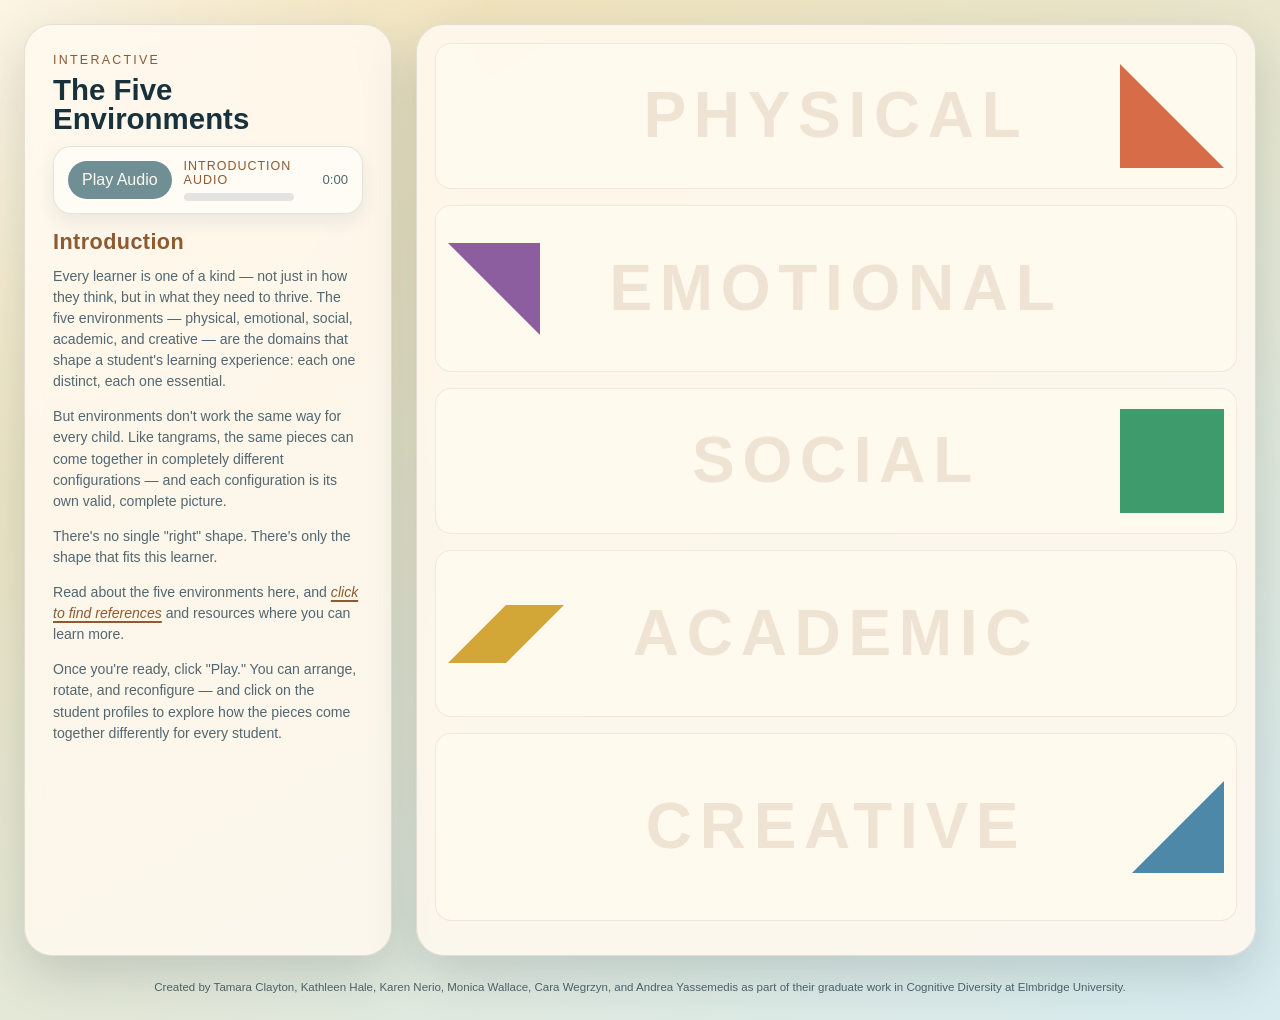
==== index2.html @ 178b4660 "Add post-solve overview link" ====
<!DOCTYPE html>
<html lang="en">
<head>
  <meta charset="UTF-8">
  <meta name="viewport" content="width=device-width, initial-scale=1.0">
  <title>The Five Environments</title>
  <link rel="icon" href="favicon.ico" type="image/x-icon">
  <link rel="stylesheet" href="styles.css">
  <style>
    .index2-page .avatar-chip.is-selected .avatar-portrait {
      border-color: rgba(23, 49, 61, 0.28);
      box-shadow: 0 14px 26px rgba(23, 49, 61, 0.2);
      transform: translateY(-2px);
    }

    .index2-page .avatar-chip.is-selected .avatar-name {
      text-decoration-thickness: 3px;
    }

    .index2-page .avatar-chip {
      cursor: pointer;
    }

    .index2-page .avatar-chip .avatar-portrait,
    .index2-page .avatar-chip .avatar-name {
      pointer-events: none;
    }

    .index2-page .intro-chip {
      width: 86px;
      text-align: center;
      cursor: pointer;
    }

    .index2-page .intro-chip .intro-chip-icon,
    .index2-page .intro-chip .intro-chip-link {
      pointer-events: none;
    }

    .index2-page .intro-chip-icon {
      display: block;
      width: 80px;
      height: 80px;
      margin: 0 auto 8px;
      object-fit: cover;
      object-position: center;
      border-radius: 50%;
      border: 2px solid rgba(23, 49, 61, 0.14);
      box-shadow: 0 10px 18px rgba(23, 49, 61, 0.14);
      box-sizing: border-box;
    }

    .index2-page .intro-chip-link {
      margin: 2px auto 0;
      color: #8d5a31;
      font: inherit;
      font-size: 0.72rem;
      line-height: 1.2;
      max-width: 72px;
      text-decoration: underline;
      text-decoration-thickness: 2px;
      text-underline-offset: 3px;
    }

    .index2-page .board {
      isolation: isolate;
      width: min(100%, 896px);
      min-height: 784px;
      aspect-ratio: 16 / 14;
      margin-left: auto;
      margin-right: auto;
    }

    .index2-page .how-to-bubble {
      max-width: 360px;
      padding: 14px 16px 12px;
    }

    .index2-page .tips-list {
      margin-top: 6px;
      padding-left: 18px;
      font-size: 0.76rem;
      line-height: 1.35;
    }

    .index2-target-layer {
      position: absolute;
      inset: 0;
      z-index: 1;
      pointer-events: none;
    }

    .index2-target-image {
      position: absolute;
      opacity: 0.24;
      object-fit: contain;
      filter: saturate(0.82) brightness(0.94);
      transition: opacity 160ms ease;
      user-select: none;
      -webkit-user-drag: none;
    }

    .index2-page .piece {
      z-index: 3;
    }

    .index2-page .piece-overlay {
      left: 50%;
      top: 50%;
    }

    .index2-page .modal {
      z-index: 120;
    }

    .index2-page .modal.index2-ideas-open {
      background: transparent;
    }

    .index2-page .info-modal-card.is-ideas-modal {
      position: absolute;
      left: 50%;
      top: 50%;
      transform: translate(-50%, -50%);
      width: min(760px, 100%);
      max-height: min(82vh, 900px);
      overflow: auto;
      padding-right: 28px;
      background: rgba(255, 249, 238, 0.62);
      backdrop-filter: blur(5px);
      box-shadow: 0 24px 60px rgba(23, 49, 61, 0.12);
      cursor: grab;
      touch-action: none;
    }

    .index2-page .info-modal-card.is-ideas-modal.dragging {
      cursor: grabbing;
    }

    .index2-page .info-modal-card.is-ideas-modal .modal-close {
      position: sticky;
      top: 10px;
      right: 12px;
      left: auto;
      float: right;
      z-index: 3;
      margin: -6px -4px 8px 12px;
      background: rgba(255, 249, 238, 0.82);
      border-radius: 999px;
      backdrop-filter: blur(4px);
    }

    .index2-page .info-modal-card.is-ideas-modal #modal-body {
      font-size: 0.94rem;
      line-height: 1.65;
    }

    .index2-page .ideas-env-physical {
      color: #d76c49;
    }

    .index2-page .ideas-env-emotional {
      color: #8c5e9f;
    }

    .index2-page .ideas-env-social {
      color: #3e9b6b;
    }

    .index2-page .ideas-env-academic {
      color: #d2a637;
    }

    .index2-page .ideas-env-creative {
      color: #4d88a8;
    }

    .index2-page .board.is-solved .index2-target-image {
      opacity: 0.42;
    }

    .index2-page .board.showing-solution .index2-target-image {
      opacity: 1;
      filter: none;
      cursor: pointer;
    }

    .index2-page .board.showing-solution .index2-target-layer {
      pointer-events: auto;
      cursor: pointer;
    }

    .index2-page .board.showing-solution .piece {
      opacity: 0;
      pointer-events: none;
    }

    .index2-page .solve-label-layer {
      position: absolute;
      inset: 0;
      pointer-events: none;
      z-index: 31;
    }

    .index2-page .solve-label {
      position: absolute;
      transform: translate(-50%, -50%);
      max-width: 118px;
      text-align: center;
      font-weight: 700;
      font-size: 1.15rem;
      line-height: 1.15;
      color: #fdfaf2;
      -webkit-text-stroke: 1px var(--muted);
      text-shadow:
        -1px 0 var(--muted),
        0 1px var(--muted),
        1px 0 var(--muted),
        0 -1px var(--muted),
        0 2px 6px rgba(0, 0, 0, 0.18);
      cursor: default;
    }

    .index2-page .tips-list li + li {
      margin-top: 4px;
    }

    .index2-page .sidebar-subheading {
      margin: 14px 0 12px;
      font-size: 1.35rem;
      line-height: 1.1;
      letter-spacing: 0.02em;
      color: #8d5a31;
    }

    .index2-page #sidebar-copy p {
      margin: 0 0 14px;
    }

    .index2-page #sidebar-copy p:last-child {
      margin-bottom: 0;
    }

    .index2-page .avatar-strip {
      gap: 14px;
    }

    .index2-page .avatar-chip {
      width: 86px;
    }

    .index2-page .avatar-chip .avatar-portrait {
      width: 78px;
      height: 78px;
      margin-bottom: 8px;
    }

    .index2-page .avatar-chip .avatar-name {
      font-size: 0.72rem;
      line-height: 1.2;
    }

    .index2-page .board-actions {
      gap: 8px;
    }

    .index2-page .board-actions button {
      padding: 10px 14px;
      font-size: 0.84rem;
    }

    .index2-page .read-view {
      display: flex;
      flex-direction: column;
      min-height: 100%;
    }

    .index2-page .read-detail-list {
      list-style: none;
      margin: 0;
      padding: 0;
    }

    .index2-page .read-detail-list li {
      position: relative;
      margin-bottom: 16px;
      padding: 14px 16px;
      padding-left: 18px;
      border-radius: 16px;
      border: 1px solid rgba(23, 49, 61, 0.08);
      background: rgba(255, 249, 238, 0.9);
      overflow: hidden;
      cursor: pointer;
      transition: transform 140ms ease, box-shadow 140ms ease, filter 140ms ease;
    }

    .index2-page .read-env-watermark {
      position: absolute;
      inset: 50% 0 auto 0;
      transform: translateY(-50%);
      z-index: 1;
      color: rgba(141, 90, 49, 0.14);
      font-size: clamp(2.1rem, 5.5vw, 4rem);
      font-weight: 700;
      letter-spacing: 0.12em;
      line-height: 0.9;
      text-transform: uppercase;
      white-space: nowrap;
      text-align: center;
      pointer-events: none;
      transition: opacity 140ms ease;
    }

    .index2-page .read-detail-list li.is-revealed .read-env-watermark {
      opacity: 0;
    }

    .index2-page .read-detail-list li:hover {
      transform: translateY(-3px);
      box-shadow: 0 10px 22px rgba(23, 49, 61, 0.12), inset 0 0 0 999px rgba(255, 255, 255, 0.08);
      filter: saturate(1.14);
    }

    .index2-page .read-env-toggle {
      position: absolute;
      top: 50%;
      border: 0;
      padding: 0;
      background: transparent;
      color: inherit;
      font: inherit;
      cursor: pointer;
      text-align: left;
      z-index: 2;
      transform: translateY(-50%);
    }

    .index2-page .read-env-toggle-right {
      width: 122px;
      right: 12px;
    }

    .index2-page .read-env-toggle-left {
      width: 122px;
      left: 12px;
    }

    .index2-page .read-env-copy {
      position: relative;
      z-index: 2;
      margin: 12px 0 0;
      font-size: 0.88rem;
      line-height: 1.5;
      color: var(--muted);
    }

    .index2-page .read-env-art {
      display: block;
      width: 104px;
      height: 104px;
      transition: transform 140ms ease, opacity 140ms ease;
    }

    .index2-page .read-env-art polygon {
      fill: currentColor;
    }

    .index2-page .read-env-piece-label {
      position: absolute;
      left: 50%;
      top: 50%;
      transform: translate(-50%, -50%);
      width: min(82px, 72%);
      color: #fdfaf2;
      font-size: 1.15rem;
      font-weight: 700;
      line-height: 1.15;
      text-align: center;
      -webkit-text-stroke: 1px var(--muted);
      text-shadow:
        -1px 0 var(--muted),
        0 1px var(--muted),
        1px 0 var(--muted),
        0 -1px var(--muted),
        0 2px 6px rgba(0, 0, 0, 0.18);
      opacity: 0;
      transition: opacity 140ms ease;
      pointer-events: none;
    }

    .index2-page .read-env-art-right {
      margin-left: auto;
    }

    .index2-page .read-env-art-left {
      margin-right: auto;
    }

    .index2-page #read-env-physical .read-env-copy,
    .index2-page #read-env-social .read-env-copy,
    .index2-page #read-env-creative .read-env-copy {
      max-width: calc(100% - 136px);
    }

    .index2-page #read-env-emotional .read-env-copy,
    .index2-page #read-env-academic .read-env-copy {
      margin-left: 136px;
    }

    .index2-page #read-env-emotional .read-env-art {
      width: 92px;
      height: 92px;
      transform: scale(-1, -1);
    }

    .index2-page #read-env-academic .read-env-piece-label {
      width: min(94px, 80%);
    }

    .index2-page #read-env-creative .read-env-art {
      width: 92px;
      height: 92px;
      right: 8px;
      transform: scaleX(-1);
    }

    .index2-page .read-env-toggle:focus-visible {
      outline: none;
    }

    .index2-page .read-env-toggle.is-revealed .read-env-piece-label {
      opacity: 1;
    }

    .index2-page #read-env-physical.is-revealed {
      background: rgba(215, 108, 73, 0.12);
    }

    .index2-page #read-env-emotional.is-revealed {
      background: rgba(140, 94, 159, 0.12);
    }

    .index2-page #read-env-social.is-revealed {
      background: rgba(62, 155, 107, 0.12);
    }

    .index2-page #read-env-academic.is-revealed {
      background: rgba(210, 166, 55, 0.12);
    }

    .index2-page #read-env-creative.is-revealed {
      background: rgba(77, 136, 168, 0.12);
    }

    .index2-page .play-now-wrap {
      margin-top: auto;
      padding-top: 8px;
      display: flex;
      justify-content: center;
    }

    .index2-page .play-now-button {
      min-width: 160px;
      background: #8c5e9f;
    }

    .index2-page .post-solve-chart-link {
      margin: 4px auto 14px;
      text-align: center;
      font-size: 0.88rem;
      line-height: 1.45;
      color: var(--muted);
    }

    .index2-page .post-solve-chart-link a {
      color: #8d5a31;
      text-decoration-thickness: 2px;
      text-underline-offset: 3px;
    }
  </style>
</head>
<body class="index2-page">
  <main class="app-shell">
    <section class="intro-panel">
      <p class="eyebrow">Interactive</p>
      <h1 id="page-title">The Five Environments</h1>
      <div class="intro-audio-player">
        <button id="intro-audio-toggle" class="intro-audio-toggle" type="button" aria-label="Play introduction audio">Play Audio</button>
        <div class="intro-audio-meta">
          <div class="intro-audio-track">Introduction Audio</div>
          <div class="intro-audio-progress">
            <div id="intro-audio-progress-fill" class="intro-audio-progress-fill"></div>
          </div>
        </div>
        <div id="intro-audio-time" class="intro-audio-time">0:00</div>
        <audio id="intro-audio" preload="metadata" src="intro-and-environments.mp3"></audio>
      </div>
      <div id="katie-audio-player" class="intro-audio-player hidden">
        <button id="katie-audio-toggle" class="intro-audio-toggle" type="button" aria-label="Play Katie profile audio">Play Audio</button>
        <div class="intro-audio-meta">
          <div class="intro-audio-track">Katie Audio</div>
          <div class="intro-audio-progress">
            <div id="katie-audio-progress-fill" class="intro-audio-progress-fill"></div>
          </div>
        </div>
        <div id="katie-audio-time" class="intro-audio-time">0:00</div>
        <audio id="katie-audio" preload="metadata" src="katie-profile.mp3"></audio>
      </div>
      <div id="james-audio-player" class="intro-audio-player hidden">
        <button id="james-audio-toggle" class="intro-audio-toggle" type="button" aria-label="Play James profile audio">Play Audio</button>
        <div class="intro-audio-meta">
          <div class="intro-audio-track">James Audio</div>
          <div class="intro-audio-progress">
            <div id="james-audio-progress-fill" class="intro-audio-progress-fill"></div>
          </div>
        </div>
        <div id="james-audio-time" class="intro-audio-time">0:00</div>
        <audio id="james-audio" preload="metadata" src="james-profile.mp3"></audio>
      </div>
      <div id="alex-audio-player" class="intro-audio-player hidden">
        <button id="alex-audio-toggle" class="intro-audio-toggle" type="button" aria-label="Play Alex profile audio">Play Audio</button>
        <div class="intro-audio-meta">
          <div class="intro-audio-track">Alex Audio</div>
          <div class="intro-audio-progress">
            <div id="alex-audio-progress-fill" class="intro-audio-progress-fill"></div>
          </div>
        </div>
        <div id="alex-audio-time" class="intro-audio-time">0:00</div>
        <audio id="alex-audio" preload="metadata" src="alex-profile.mp3"></audio>
      </div>
      <div id="olivia-audio-player" class="intro-audio-player hidden">
        <button id="olivia-audio-toggle" class="intro-audio-toggle" type="button" aria-label="Play Olivia profile audio">Play Audio</button>
        <div class="intro-audio-meta">
          <div class="intro-audio-track">Olivia Audio</div>
          <div class="intro-audio-progress">
            <div id="olivia-audio-progress-fill" class="intro-audio-progress-fill"></div>
          </div>
        </div>
        <div id="olivia-audio-time" class="intro-audio-time">0:00</div>
        <audio id="olivia-audio" preload="metadata" src="olivia-profile.mp3"></audio>
      </div>
      <h2 id="sidebar-subheading" class="sidebar-subheading">Introduction</h2>
      <div id="sidebar-copy" class="intro-copy">
        <p>
          Every learner is one of a kind &mdash; not just in how they think, but in what they need to thrive. The five environments &mdash; physical, emotional, social, academic, and creative &mdash; are the domains that shape a student's learning experience: each one distinct, each one essential.
        </p>
        <p>
          But environments don't work the same way for every child. Like tangrams, the same pieces can come together in completely different configurations &mdash; and each configuration is its own valid, complete picture.
        </p>
        <p>
          There's no single "right" shape. There's only the shape that fits this learner.
        </p>
        <p>
          Read about the five environments here, and <a id="intro-references-link" class="intro-link" href="details/references.html" target="_blank" rel="noreferrer noopener">click to find references</a> and resources where you can learn more.
        </p>
        <p>
          Once you're ready, click "Play." You can arrange, rotate, and reconfigure &mdash; and click on the student profiles to explore how the pieces come together differently for every student.
        </p>
      </div>
      <div id="intro-sidebar-links"></div>
    </section>

    <section class="game-panel">
      <div id="read-view" class="read-view">
        <ul class="read-detail-list">
          <li id="read-env-physical">
            <span class="read-env-watermark">Physical</span>
            <button class="read-env-toggle read-env-toggle-right" type="button" data-read-env="physical" aria-expanded="false">
              <svg class="read-env-art read-env-art-right" viewBox="0 0 210 210" aria-hidden="true" style="color:#d76c49;">
                <polygon points="0,210 0,0 210,210"></polygon>
              </svg>
              <span class="read-env-piece-label">Physical</span>
            </button>
            <p class="read-env-copy hidden"><strong>Physical</strong> &mdash; The physical environment is not just about comfort &mdash; it determines whether a student is spending energy regulating discomfort and stress, or is available to learn and grow. For twice-exceptional learners especially, the space should reduce sensory overload and distraction while still allowing for movement, flexibility, and access to materials that support exploration (Bridges 2e Center, 2019; Drexel University School of Education, n.d.; Willis, 2007; Horvath, 2021).</p>
          </li>
          <li id="read-env-emotional">
            <span class="read-env-watermark">Emotional</span>
            <button class="read-env-toggle read-env-toggle-left" type="button" data-read-env="emotional" aria-expanded="false">
              <svg class="read-env-art read-env-art-left" viewBox="0 0 148.5 148.5" aria-hidden="true" style="color:#8c5e9f;">
                <polygon points="0,148.5 0,0 148.5,148.5"></polygon>
              </svg>
              <span class="read-env-piece-label">Emotional</span>
            </button>
            <p class="read-env-copy hidden"><strong>Emotional</strong> &mdash; Belonging and acceptance are not peripheral to learning &mdash; they are central to it. When emotional needs go unmet, students shift toward avoidance or seeking validation rather than engaging in growth. Stress, anxiety, and fear of embarrassment interfere directly with cognition, attention, and memory, while low-stakes, supportive environments do the opposite. Students need a place where risk-taking is welcomed, not penalized (Willis, 2007; Amabile, 1998; Drexel University School of Education, n.d.; Bridges 2e Center, 2019; Anchor, 2011).</p>
          </li>
          <li id="read-env-social">
            <span class="read-env-watermark">Social</span>
            <button class="read-env-toggle read-env-toggle-right" type="button" data-read-env="social" aria-expanded="false">
              <svg class="read-env-art read-env-art-right" viewBox="0 0 105 105" aria-hidden="true" style="color:#3e9b6b;">
                <polygon points="0,0 105,0 105,105 0,105"></polygon>
              </svg>
              <span class="read-env-piece-label">Social</span>
            </button>
            <p class="read-env-copy hidden"><strong>Social</strong> &mdash; Belonging affects not only how students feel, but whether they invest effort and grow toward self-actualization. The social environment should support relationship-building, reduce isolation, and make neurodiversity an asset rather than a liability &mdash; through collaborative structures, interest-based groupings, and awareness of the impact of asynchronous development (Bridges 2e Center, 2019; Drexel University School of Education, n.d.; Amabile, 1998; Nesterak, 2020).</p>
          </li>
          <li id="read-env-academic">
            <span class="read-env-watermark">Academic</span>
            <button class="read-env-toggle read-env-toggle-left" type="button" data-read-env="academic" aria-expanded="false">
              <svg class="read-env-art read-env-art-left" viewBox="0 0 210 105" aria-hidden="true" style="color:#d2a637; width:116px; height:116px;">
                <polygon points="0,105 105,0 210,0 105,105"></polygon>
              </svg>
              <span class="read-env-piece-label">Academic</span>
            </button>
            <p class="read-env-copy hidden"><strong>Academic</strong> &mdash; The intellectual environment determines whether learners encounter meaningful challenge and experience themselves as capable. Students learn best when instruction is relevant, curiosity-driven, and able to get through emotional and attentional filters &mdash; supported through open-ended assignments, alternatives to rote memorization, dual differentiation, and opportunities to solve problems in more than one way (Willis, 2007; Bridges 2e Center, 2019; Drexel University School of Education, n.d.; Horvath, 2021).</p>
          </li>
          <li id="read-env-creative">
            <span class="read-env-watermark">Creative</span>
            <button class="read-env-toggle read-env-toggle-right" type="button" data-read-env="creative" aria-expanded="false">
              <svg class="read-env-art read-env-art-right" viewBox="0 0 210 210" aria-hidden="true" style="color:#4d88a8;">
                <polygon points="0,210 0,0 210,210"></polygon>
              </svg>
              <span class="read-env-piece-label">Creative</span>
            </button>
            <p class="read-env-copy hidden"><strong>Creative</strong> &mdash; Expressing learning &mdash; not just acquiring knowledge &mdash; is necessary for growth. The creative environment should not be ornamental; it must make genuine room for unusual strengths, deep interests, original methods, and multiple forms of expression. This means focusing on process over product, protecting space for awe and exploration, and resisting the conditions known to suppress creativity: controlling structures, overly critical evaluation, and pressure toward a single right answer (Amabile, 1998; Robinson, 2006; Bridges 2e Center, 2019; Drexel University School of Education, n.d.; Willis, 2007).</p>
          </li>
        </ul>
        <div id="play-now-wrap" class="play-now-wrap hidden">
          <button id="play-now-button" class="solve-button play-now-button" type="button">Play Now</button>
        </div>
      </div>

      <div id="play-view" class="hidden">
        <div class="board-header">
          <div id="avatar-strip" class="avatar-strip" aria-label="Select a student target"></div>
          <div class="how-to-bubble">
            <p class="how-to-kicker">HOW TO "PLAY"</p>
            <ul class="tips-list">
              <li>Select a student to read about their learning profile.</li>
              <li>Drag each shape into place over the tangram silhouette.</li>
              <li>Click and drag the button to rotate or click to flip.</li>
            </ul>
          </div>
          <div class="board-actions">
            <button id="reset-button" class="reset-button" type="button">Reset</button>
            <button id="intro-learn-more-button" class="learn-more-button" type="button" aria-pressed="false">Hint</button>
            <button id="solve-button" class="solve-button" type="button">Solve</button>
          </div>
        </div>
        <p id="post-solve-chart-link" class="post-solve-chart-link hidden">
          <a href="details/overview.html" target="_blank" rel="noreferrer noopener">Click here for a chart summarizing these ideas about how the 5 environments can work to help each of these students thrive.</a>
        </p>

      <div id="board" class="board" aria-label="Tangram coverage board">
          <div class="board-grid" aria-hidden="true"></div>
          <div id="target-layer" class="index2-target-layer" aria-hidden="true">
            <img id="target-image" class="index2-target-image hidden" alt="">
          </div>
          <div id="solve-overlay" class="solve-overlay hidden" aria-hidden="true">
            <img id="solve-overlay-image" class="solve-overlay-image" src="cat-solve.png" alt="Solved tangram pattern">
            <canvas id="solve-overlay-canvas" class="solve-overlay-image hidden" aria-hidden="true"></canvas>
            <div id="solve-label-layer" class="solve-label-layer" aria-hidden="true"></div>
          </div>
        </div>
      </div>
    </section>
  </main>

  <footer class="main-credits">
    <p>Created by Tamara Clayton, Kathleen Hale, Karen Nerio, Monica Wallace, Cara Wegrzyn, and Andrea Yassemedis as part of their graduate work in Cognitive Diversity at Elmbridge University.</p>
  </footer>

  <div id="info-modal" class="modal hidden" role="dialog" aria-modal="true" aria-labelledby="modal-title">
    <div class="modal-card info-modal-card table-modal-card">
      <div id="modal-art" class="modal-art table-modal-art" aria-hidden="true"></div>
      <button id="close-modal" class="modal-close table-modal-close" type="button" aria-label="Close information pop-up">×</button>
      <h2 id="modal-title" class="table-modal-title"></h2>
      <p id="modal-body" class="table-modal-body"></p>
      <p id="modal-link-copy" class="modal-link-copy">Click here to <a id="modal-link" class="modal-link" href="#" target="_blank" rel="noreferrer noopener">read more</a> about how the five environments help students learn.</p>
      <p id="modal-continue-copy" class="modal-link-copy hidden"><a id="modal-continue-link" class="modal-link" href="#">Keep going!</a></p>
    </div>
  </div>

  <template id="piece-template">
    <article class="piece" tabindex="0">
      <div class="piece-visual">
        <svg class="piece-svg" aria-hidden="true" focusable="false">
          <polygon class="piece-polygon"></polygon>
        </svg>
        <div class="piece-overlay">
          <div class="piece-label"></div>
          <div class="piece-controls">
            <button class="rotate-handle" type="button" aria-label="Rotate shape"></button>
            <button class="flip-handle" type="button" aria-label="Flip shape">&#8596;</button>
          </div>
        </div>
      </div>
    </article>
  </template>

  <audio id="move-start-sound" preload="auto" src="block-up.mp3"></audio>
  <audio id="move-end-sound" preload="auto" src="block-down.mp3"></audio>
  <audio id="reset-sound" preload="auto" src="block-reset.mp3"></audio>
  <audio id="solve-sound" preload="auto" src="block-solve.mp3"></audio>
  <audio id="click-sound" preload="auto" src="click.mp3"></audio>

  <script>
    const GRID_SIZE = 56;
    const BOARD_COLUMNS = 16;
    const BOARD_ROWS = 14;
    const DEFAULT_LARGE_TRIANGLE_HYPOTENUSE_GRID_UNITS = 4 * Math.SQRT2;
    const SMALL_TRIANGLE_LEG = 105;
    const LARGE_TRIANGLE_LEG = SMALL_TRIANGLE_LEG * 2;
    const MEDIUM_TRIANGLE_LEG = Math.sqrt(2) * SMALL_TRIANGLE_LEG;

    const students = [
      {
        id: "katie",
        name: "Katie",
        imageSrc: "katie.png",
        colors: ["#98bdd2", "#4d88a8"],
        solidSrc: "cat-solid.png",
        targetBox: {
          width: 9.6 * GRID_SIZE,
          height: 10.75 * GRID_SIZE
        },
        sidebarHtml: `Katie can tell you which U.S. presidents owned horses, identify a New Yorker cartoon's artist by linework alone, and rank My Little Ponies by narrative arc.<br><br>
          But she is not a quirky kid with random facts &mdash; she is a scholar with a portfolio of deep, self-directed expertise that most adults couldn't match in any of those domains. She thinks in systems, notices patterns others miss, and brings a level of conceptual precision to her ideas that is genuinely rare.<br><br>
          She is also a kid who has been burned. Past social experiences have taught her that being herself &mdash; enthusiastic, intense, a little encyclopedic &mdash; can make her a target. So she watches before she speaks. She edits herself. She may seem disengaged when she is actually composing a fully-formed thesis in her head, waiting to see if it's safe to say it out loud. Perfectionism isn't vanity for Katie; it's armor.<br><br>
          The goal isn't to fix Katie's social caution or sand down her intensity. It's to build an environment where she doesn't have to choose between being safe and being herself!<br><br>
          <strong>IDEAS FOR HER:</strong><br><br>
          <strong>Physical:</strong> Give her a consistent, low-traffic spot she can count on &mdash; predictability reduces the cognitive load of just arriving somewhere new. Headphones should be an unquestioned option, not a negotiation.<br><br>
          <strong>Emotional:</strong> Avoid surprise cold-calls or group sharing without warning. Instead, try: "I'd love to hear your take on this &mdash; want to share it with me first, or with the group?" Let her choose. Trust builds slowly and is lost fast.<br><br>
          <strong>Academic:</strong> Don't make her prove she knows the basics &mdash; she does, and the repetition is alienating. Give her the harder question underneath the question: "Everyone's arguing about X &mdash; what are they all missing?" Her perfectionism means she may not turn in work she considers unfinished; reframe completion as a draft, not a verdict.<br><br>
          <strong>Social:</strong> She doesn't need a big group &mdash; she needs one right person. Pair her with someone who has a real opinion about something, anything. Interest-based connection is far safer than proximity-based grouping for Katie. If another student happens to love history or absurdist humor, that's your opening.<br><br>
          <strong>Creative:</strong> Katie's interests are not distractions &mdash; they are her primary cognitive vocabulary. Let her write the WWII unit through the lens of leadership failure. Let the New Yorker cartoon become a model for political satire analysis. Meet her where her mind already lives, and she will go further than any prompt could take her.`,
        ideasHtml: `<strong class="ideas-env-physical">Physical:</strong> Give her a consistent, low-traffic spot she can count on &mdash; predictability reduces the cognitive load of just arriving somewhere new. Headphones should be an unquestioned option, not a negotiation.<br><br>
          <strong class="ideas-env-emotional">Emotional:</strong> Avoid surprise cold-calls or group sharing without warning. Instead, try: "I'd love to hear your take on this &mdash; want to share it with me first, or with the group?" Let her choose. Trust builds slowly and is lost fast.<br><br>
          <strong class="ideas-env-academic">Academic:</strong> Don't make her prove she knows the basics &mdash; she does, and the repetition is alienating. Give her the harder question underneath the question: "Everyone's arguing about X &mdash; what are they all missing?" Her perfectionism means she may not turn in work she considers unfinished; reframe completion as a draft, not a verdict.<br><br>
          <strong class="ideas-env-social">Social:</strong> She doesn't need a big group &mdash; she needs one right person. Pair her with someone who has a real opinion about something, anything. Interest-based connection is far safer than proximity-based grouping for Katie. If another student happens to love history or absurdist humor, that's your opening.<br><br>
          <strong class="ideas-env-creative">Creative:</strong> Katie's interests are not distractions &mdash; they are her primary cognitive vocabulary. Let her write the WWII unit through the lens of leadership failure. Let the New Yorker cartoon become a model for political satire analysis. Meet her where her mind already lives, and she will go further than any prompt could take her.`
      },
      {
        id: "james",
        name: "James",
        imageSrc: "james.png",
        colors: ["#dfb2b6", "#c7858a"],
        solidSrc: "square-solid.png",
        targetBox: {
          width: (DEFAULT_LARGE_TRIANGLE_HYPOTENUSE_GRID_UNITS * GRID_SIZE) * (512 / (489 - 23)),
          height: (DEFAULT_LARGE_TRIANGLE_HYPOTENUSE_GRID_UNITS * GRID_SIZE) * (512 / (488 - 23))
        },
        sidebarHtml: `James has approximately forty-seven thoughts per minute and would like to share all of them with you right now, please. He is the kid who finishes your sentence, derails the lesson with a genuinely interesting tangent, negotiates the terms of every assignment, and then &mdash; somehow &mdash; makes an observation that reframes the entire discussion. He is exhausting in the best possible way.<br><br>
          James&rsquo; emotional world is just as loud as his verbal one. When something goes wrong, it involves big feelings, fast escalation, zero filter. But here's the thing about James: he can talk his way out of almost anything, including his own meltdowns. Language is not just his strength, it's his lifeline.<br><br>
          He will forget the worksheet. He will lose the worksheet. He will find the worksheet three weeks later at the bottom of a bag that also contains a granola bar from October. His handwriting looks like it was produced during turbulence. None of this is laziness or defiance &mdash; his brain is running a different operating system, one that was simply not designed with folder organization in mind.<br><br>
          What does work: tell him something is scientifically proven and he is immediately, completely on board. This is not a loophole &mdash; it's a gift.<br><br>
          <strong>IDEAS FOR HIM:</strong><br><br>
          <strong>Physical:</strong> James needs to move, and fighting that is a losing battle. Build movement in before it becomes a behavior &mdash; a standing option, a quick errand, a lap around the hall between tasks. Seat him where his energy doesn't put him at the center of everyone else's distraction, but not in isolation, which will backfire.<br><br>
          <strong>Emotional:</strong> When he escalates, don't match his energy and don't shut it down &mdash; talk with him. Use his verbal strengths. Try: "Walk me through what just happened." He will. And somewhere in the retelling, he'll usually find his own way back. Afterward, when he's regulated, is the time for any reflection or problem-solving &mdash; not during.<br><br>
          <strong>Academic:</strong> Ditch the handwriting requirement wherever possible. Voice memos, typed responses, verbal check-ins &mdash; any of these will get you a far more accurate picture of what James actually knows. He processes by talking, so let him. If you can frame a concept as "researchers actually found that..." he will absorb it instantly and cite it back to you for the rest of the year.<br><br>
          <strong>Social:</strong> James is a natural connector and a natural interrupter &mdash; sometimes simultaneously. Teach him discussion structures not as discipline but as strategy: "The best debaters know when to hold their point &mdash; it lands harder." He responds to logic and social intelligence framing far better than to rules for their own sake.<br><br>
          <strong>Creative:</strong> Give James a creative container with real latitude inside it. He doesn't need total open-endedness &mdash; he needs a strong premise and permission to go weird with it. A Simpsons episode is, structurally, a masterclass in satire, social commentary, and absurdist logic. He already knows this. Let that count for something.`,
        ideasHtml: `<strong class="ideas-env-physical">Physical:</strong> James needs to move, and fighting that is a losing battle. Build movement in before it becomes a behavior &mdash; a standing option, a quick errand, a lap around the hall between tasks. Seat him where his energy doesn't put him at the center of everyone else's distraction, but not in isolation, which will backfire.<br><br>
          <strong class="ideas-env-emotional">Emotional:</strong> When he escalates, don't match his energy and don't shut it down &mdash; talk with him. Use his verbal strengths. Try: "Walk me through what just happened." He will. And somewhere in the retelling, he'll usually find his own way back. Afterward, when he's regulated, is the time for any reflection or problem-solving &mdash; not during.<br><br>
          <strong class="ideas-env-academic">Academic:</strong> Ditch the handwriting requirement wherever possible. Voice memos, typed responses, verbal check-ins &mdash; any of these will get you a far more accurate picture of what James actually knows. He processes by talking, so let him. If you can frame a concept as "researchers actually found that..." he will absorb it instantly and cite it back to you for the rest of the year.<br><br>
          <strong class="ideas-env-social">Social:</strong> James is a natural connector and a natural interrupter &mdash; sometimes simultaneously. Teach him discussion structures not as discipline but as strategy: "The best debaters know when to hold their point &mdash; it lands harder." He responds to logic and social intelligence framing far better than to rules for their own sake.<br><br>
          <strong class="ideas-env-creative">Creative:</strong> Give James a creative container with real latitude inside it. He doesn't need total open-endedness &mdash; he needs a strong premise and permission to go weird with it. A Simpsons episode is, structurally, a masterclass in satire, social commentary, and absurdist logic. He already knows this. Let that count for something.`
      },
      {
        id: "alex",
        name: "Alex",
        imageSrc: "alex.png",
        colors: ["#b590c2", "#8c5e9f"],
        solidSrc: "dancer-solid.png",
        targetBox: {
          width: 14.25 * GRID_SIZE,
          height: 14.25 * GRID_SIZE
        },
        sidebarHtml: `Alex collects subway tokens from cities around the world &mdash; transit systems that no longer exist, currencies of movement that have been discontinued and forgotten. They are drawn to things that operate outside the mainstream &mdash; things that have their own rhythm, their own way of getting people where they need to go. Which makes sense because Alex expresses themselves in motion.<br><br>
          As a dancer, Alex thinks choreographically &mdash; in sequences, dynamics, and spatial relationships. As an artist, they move in the tradition of Banksy: art that is immediate, public, a little disruptive, and completely intentional about where it lands and who it's for. Their K-pop obsession is not passive fandom &mdash; it is a serious study in precision, synchronization, and the kind of rehearsed spontaneity that looks effortless only because of enormous discipline underneath.<br><br>
          What Alex's teachers have often missed &mdash; and what standardized reading and writing tasks consistently obscure &mdash; is that Alex is not a kid who struggles to read or think. They are a kid whose thinking lives in their body, their hands, and who has spent years being evaluated almost exclusively in the one medium that gives them the least access to what they actually know. Dyslexia doesn’t dim Alex's intelligence. It just means that, in Alex’s experience, traditional classrooms kept using the wrong key for the wrong door.<br><br>
          Years of feeling behind &mdash; of watching other kids move through text-based tasks with ease &mdash; leaves a mark. Alex may deflect with humor, disengage before they can fail, or undersell their own ideas before someone else can. The goal is not to remediate Alex into a more readable student. It's to build an environment where what Alex can do is finally legible to everyone else.<br><br>
          <strong>IDEAS FOR THEM:</strong><br><br>
          <strong>Physical:</strong> Alex needs space to move and a visual environment that doesn't feel sterile. A classroom that feels alive &mdash; with color, texture, things on the walls that mean something &mdash; is one Alex can actually inhabit. If there's a way to let them work standing, moving, or in a less fixed configuration, take it.<br><br>
          <strong>Emotional:</strong> Alex has a finely tuned detector for whether a space is safe for imperfection. They've been corrected on the surface-level stuff &mdash; spelling, decoding, transcription &mdash; so many times that it can be hard to believe the deeper stuff is valued. Lead with what landed: "The idea here is strong &mdash; let's figure out the best way to get it out." Never let a spelling error be the first thing you address.<br><br>
          <strong>Academic:</strong> Separate the assessment of thinking from the assessment of transcription &mdash; these are not the same skill and should not be graded as one. Voice recording, oral explanation, visual presentation, and movement-based demonstration are all legitimate evidence of understanding. Alex may also benefit from text-to-speech and speech-to-text tools &mdash; not as accommodations that signal deficit, but as the right tools for the right brain.<br><br>
          <strong>Social:</strong> Alex is a natural at reading a room &mdash; they know who's performing, who's checked out, who's actually connected. Put that to use. They can be a remarkable collaborator and an intuitive group anchor when the task plays to their strengths. Just don't make "group work" mean "someone else writes it down and Alex watches."<br><br>
          <strong>Creative:</strong> This is where Alex lives. Banksy built a global reputation making art in unauthorized spaces with materials that weren't supposed to be there &mdash; Alex understands that instinctively. Give them creative briefs that have a where and a whoand a why, not just a what. Let the dance become the essay. Let the visual become the argument. Ask them to choreograph the concept and you may get the clearest explanation in the room.`,
        ideasHtml: `<strong class="ideas-env-physical">Physical:</strong> Alex needs space to move and a visual environment that doesn't feel sterile. A classroom that feels alive &mdash; with color, texture, things on the walls that mean something &mdash; is one Alex can actually inhabit. If there's a way to let them work standing, moving, or in a less fixed configuration, take it.<br><br>
          <strong class="ideas-env-emotional">Emotional:</strong> Alex has a finely tuned detector for whether a space is safe for imperfection. They've been corrected on the surface-level stuff &mdash; spelling, decoding, transcription &mdash; so many times that it can be hard to believe the deeper stuff is valued. Lead with what landed: "The idea here is strong &mdash; let's figure out the best way to get it out." Never let a spelling error be the first thing you address.<br><br>
          <strong class="ideas-env-academic">Academic:</strong> Separate the assessment of thinking from the assessment of transcription &mdash; these are not the same skill and should not be graded as one. Voice recording, oral explanation, visual presentation, and movement-based demonstration are all legitimate evidence of understanding. Alex may also benefit from text-to-speech and speech-to-text tools &mdash; not as accommodations that signal deficit, but as the right tools for the right brain.<br><br>
          <strong class="ideas-env-social">Social:</strong> Alex is a natural at reading a room &mdash; they know who's performing, who's checked out, who's actually connected. Put that to use. They can be a remarkable collaborator and an intuitive group anchor when the task plays to their strengths. Just don't make "group work" mean "someone else writes it down and Alex watches."<br><br>
          <strong class="ideas-env-creative">Creative:</strong> This is where Alex lives. Banksy built a global reputation making art in unauthorized spaces with materials that weren't supposed to be there &mdash; Alex understands that instinctively. Give them creative briefs that have a where and a whoand a why, not just a what. Let the dance become the essay. Let the visual become the argument. Ask them to choreograph the concept and you may get the clearest explanation in the room.`
      },
      {
        id: "olivia",
        name: "Olivia",
        imageSrc: "olivia.png",
        colors: ["#e7cd80", "#d2a637"],
        solidSrc: "tree-solid.png",
        pieceHypotenuseGridUnits: 6.5,
        targetBox: {
          width: 9 * GRID_SIZE,
          height: 11 * GRID_SIZE
        },
        sidebarHtml: `Olivia knows that the light reaching her eyes when she looks at a star left that star thousands of years ago. She finds comfort in the idea that the universe operates on a timescale so vast that urgency becomes almost meaningless. She is not slow. She is on cosmic time.<br><br>
          She also sees the number seven as a deep, specific shade of burnt orange. Four is green. The word "Wednesday" is blue-grey, like morning fog. This is not metaphor for Olivia &mdash; it is simply how information arrives. Her inner world is chromatic, layered, and almost impossible to fully translate into the currency everyone else is using.<br><br>
          Olivia's psychoeducational profile is one of the most striking a diagnostician can encounter: verbal and conceptual reasoning in the 99th percentile, processing speed in the 6th. That gap &mdash; nearly 93 percentile points &mdash; means that what she understands and what she can produce on demand exist in almost completely different universes. She has almost certainly spent her entire academic life being quietly, consistently underestimated. Teachers have waited for her to finish and mistaken the wait for uncertainty. Timed tests have told her she is average. She is not average. She is someone for whom the measurement tool was built for an entirely different kind of mind.<br><br>
          <strong>IDEAS FOR HER:</strong><br><br>
          <strong>Physical:</strong> Olivia needs a calm, unhurried physical environment &mdash; one that doesn't signal urgency through its design. Timers on the board, rapid transitions, and cluttered visual spaces compounds the already significant cognitive work of translating her inner world into outer output. Soft, consistent, predictable physical conditions let her actually arrive.<br><br>
          <strong>Emotional:</strong> Never communicate impatience, even accidentally. A glance at the clock, a gentle "take your time" said one too many times &mdash; Olivia notices. What she needs to hear, consistently and credibly, is that depth is valued here, not just speed. Try: "I want your real thought on this, not your fast one." Mean it every time.<br><br>
          <strong>Academic:</strong> Eliminate timed assessments wherever possible &mdash; they are measuring her processing speed, not her knowledge. Give her questions in advance when possible. Let her respond in writing on her own time, or verbally in a low-pressure one-on-one context. When she finally arrives at an answer, it will very likely be the most considered one in the room &mdash; make sure there's space for it to land.<br><br>
          <strong>Social:</strong> Olivia may seem like she's not quite present in fast-moving group conversations &mdash; she is present, she's just still formulating her response to something that was said three exchanges ago. She needs social environments that don't leave her perpetually behind the rhythm. Smaller groups, slower conversations, and a peer or two who naturally pause and wonder rather than race and conclude are her people.<br><br>
          <strong>Creative:</strong> Give Olivia open-ended creative invitations with generous timelines and no single right form. She might write about the philosophy of dark matter. She might map her synesthetic color landscape onto a piece of music. She might spend two weeks on a single drawing of a black hole and produce something that makes the whole class go quiet. Don't rush the process &mdash; the universe didn't make anything worth looking at quickly.`,
        ideasHtml: `<strong class="ideas-env-physical">Physical:</strong> Olivia needs a calm, unhurried physical environment &mdash; one that doesn't signal urgency through its design. Timers on the board, rapid transitions, and cluttered visual spaces compounds the already significant cognitive work of translating her inner world into outer output. Soft, consistent, predictable physical conditions let her actually arrive.<br><br>
          <strong class="ideas-env-emotional">Emotional:</strong> Never communicate impatience, even accidentally. A glance at the clock, a gentle "take your time" said one too many times &mdash; Olivia notices. What she needs to hear, consistently and credibly, is that depth is valued here, not just speed. Try: "I want your real thought on this, not your fast one." Mean it every time.<br><br>
          <strong class="ideas-env-academic">Academic:</strong> Eliminate timed assessments wherever possible &mdash; they are measuring her processing speed, not her knowledge. Give her questions in advance when possible. Let her respond in writing on her own time, or verbally in a low-pressure one-on-one context. When she finally arrives at an answer, it will very likely be the most considered one in the room &mdash; make sure there's space for it to land.<br><br>
          <strong class="ideas-env-social">Social:</strong> Olivia may seem like she's not quite present in fast-moving group conversations &mdash; she is present, she's just still formulating her response to something that was said three exchanges ago. She needs social environments that don't leave her perpetually behind the rhythm. Smaller groups, slower conversations, and a peer or two who naturally pause and wonder rather than race and conclude are her people.<br><br>
          <strong class="ideas-env-creative">Creative:</strong> Give Olivia open-ended creative invitations with generous timelines and no single right form. She might write about the philosophy of dark matter. She might map her synesthetic color landscape onto a piece of music. She might spend two weeks on a single drawing of a black hole and produce something that makes the whole class go quiet. Don't rush the process &mdash; the universe didn't make anything worth looking at quickly.`
      }
    ];

    const pieceDefinitions = [
      {
        id: "physical",
        label: "Physical",
        color: "#d76c49",
        width: LARGE_TRIANGLE_LEG,
        height: LARGE_TRIANGLE_LEG,
        points: [[0, LARGE_TRIANGLE_LEG], [0, 0], [LARGE_TRIANGLE_LEG, LARGE_TRIANGLE_LEG]],
        labelX: 40,
        labelY: 60
      },
      {
        id: "creative",
        label: "Creative",
        color: "#4d88a8",
        width: LARGE_TRIANGLE_LEG,
        height: LARGE_TRIANGLE_LEG,
        points: [[0, LARGE_TRIANGLE_LEG], [0, 0], [LARGE_TRIANGLE_LEG, LARGE_TRIANGLE_LEG]],
        labelX: 40,
        labelY: 60
      },
      {
        id: "emotional",
        label: "Emotional",
        color: "#8c5e9f",
        width: MEDIUM_TRIANGLE_LEG,
        height: MEDIUM_TRIANGLE_LEG,
        points: [[0, MEDIUM_TRIANGLE_LEG], [0, 0], [MEDIUM_TRIANGLE_LEG, MEDIUM_TRIANGLE_LEG]],
        labelX: 38,
        labelY: 58
      },
      {
        id: "social",
        label: "Social",
        color: "#3e9b6b",
        width: SMALL_TRIANGLE_LEG,
        height: SMALL_TRIANGLE_LEG,
        points: [[0, 0], [SMALL_TRIANGLE_LEG, 0], [SMALL_TRIANGLE_LEG, SMALL_TRIANGLE_LEG], [0, SMALL_TRIANGLE_LEG]],
        labelX: 50,
        labelY: 40
      },
      {
        id: "academic",
        label: "Academic",
        color: "#d2a637",
        width: SMALL_TRIANGLE_LEG * 2,
        height: SMALL_TRIANGLE_LEG,
        points: [[0, SMALL_TRIANGLE_LEG], [SMALL_TRIANGLE_LEG, 0], [SMALL_TRIANGLE_LEG * 2, 0], [SMALL_TRIANGLE_LEG, SMALL_TRIANGLE_LEG]],
        canFlip: true,
        labelX: 50,
        labelY: 42
      },
      {
        id: "student",
        label: "Student",
        color: "#c7858a",
        width: SMALL_TRIANGLE_LEG,
        height: SMALL_TRIANGLE_LEG,
        points: [[0, SMALL_TRIANGLE_LEG], [0, 0], [SMALL_TRIANGLE_LEG, SMALL_TRIANGLE_LEG]],
        labelX: 50,
        labelY: 42
      },
      {
        id: "teacher",
        label: "Teacher",
        color: "#6f8f95",
        width: SMALL_TRIANGLE_LEG,
        height: SMALL_TRIANGLE_LEG,
        points: [[0, SMALL_TRIANGLE_LEG], [0, 0], [SMALL_TRIANGLE_LEG, SMALL_TRIANGLE_LEG]],
        labelX: 50,
        labelY: 42
      }
    ];

    const environmentPopupBodies = {
      physical: 'The <strong class="accent-emphasis">physical</strong> environment is not just about comfort &mdash; it determines whether a student is spending energy regulating discomfort and stress, or is available to learn and grow. For twice-exceptional learners especially, the space should reduce sensory overload and distraction while still allowing for movement, flexibility, and access to materials that support exploration (Bridges 2e Center, 2019; Drexel University School of Education, n.d.; Willis, 2007; Horvath, 2021).',
      emotional: 'Belonging and acceptance are not peripheral to learning &mdash; they are central to it. When <strong class="accent-emphasis">emotional</strong> needs go unmet, students shift toward avoidance or seeking validation rather than engaging in growth. Stress, anxiety, and fear of embarrassment interfere directly with cognition, attention, and memory, while low-stakes, supportive environments do the opposite. Students need a place where risk-taking is welcomed, not penalized (Willis, 2007; Amabile, 1998; Drexel University School of Education, n.d.; Bridges 2e Center, 2019; Anchor, 2011).',
      social: 'Belonging affects not only how students feel, but whether they invest effort and grow toward self-actualization. The <strong class="accent-emphasis">social</strong> environment should support relationship-building, reduce isolation, and make neurodiversity an asset rather than a liability &mdash; through collaborative structures, interest-based groupings, and awareness of the impact of asynchronous development (Bridges 2e Center, 2019; Drexel University School of Education, n.d.; Amabile, 1998; Nesterak, 2020).',
      academic: 'The <strong class="accent-emphasis">academic</strong> environment determines whether learners encounter meaningful challenge and experience themselves as capable. Students learn best when instruction is relevant, curiosity-driven, and able to get through emotional and attentional filters &mdash; supported through open-ended assignments, alternatives to rote memorization, dual differentiation, and opportunities to solve problems in more than one way (Willis, 2007; Bridges 2e Center, 2019; Drexel University School of Education, n.d.; Horvath, 2021).',
      creative: 'Expressing learning &mdash; not just acquiring knowledge &mdash; is necessary for growth. The <strong class="accent-emphasis">creative</strong> environment should not be ornamental; it must make genuine room for unusual strengths, deep interests, original methods, and multiple forms of expression. This means focusing on process over product, protecting space for awe and exploration, and resisting the conditions known to suppress creativity: controlling structures, overly critical evaluation, and pressure toward a single right answer (Amabile, 1998; Robinson, 2006; Bridges 2e Center, 2019; Drexel University School of Education, n.d.; Willis, 2007).'
    };

    const modalArtByEnvironment = {
      physical: '<svg viewBox="0 0 210 210" style="color:#d76c49; width:100%; height:100%;"><polygon points="0,210 0,0 210,210"></polygon></svg>',
      emotional: '<svg viewBox="0 0 148.5 148.5" style="color:#8c5e9f; width:100%; height:100%; transform:rotate(50deg);"><polygon points="0,148.5 0,0 148.5,148.5"></polygon></svg>',
      social: '<svg viewBox="0 0 105 105" style="color:#3e9b6b; width:100%; height:100%;"><polygon points="0,0 105,0 105,105 0,105"></polygon></svg>',
      academic: '<svg viewBox="0 0 210 105" style="color:#d2a637; width:100%; height:100%;"><polygon points="0,105 105,0 210,0 105,105"></polygon></svg>',
      creative: '<svg viewBox="0 0 210 210" style="color:#4d88a8; width:100%; height:100%; transform:rotate(90deg);"><polygon points="0,210 0,0 210,210"></polygon></svg>'
    };

    const totalBaseArea = pieceDefinitions.reduce((sum, piece) => sum + polygonArea(piece.points), 0);

    const readView = document.getElementById("read-view");
    const playNowWrap = document.getElementById("play-now-wrap");
    const playView = document.getElementById("play-view");
    const playNowButton = document.getElementById("play-now-button");
    const readEnvToggles = [...document.querySelectorAll(".read-env-toggle")];
    const board = document.getElementById("board");
    const targetImage = document.getElementById("target-image");
    const targetLayer = document.getElementById("target-layer");
    const avatarStrip = document.getElementById("avatar-strip");
    const pieceTemplate = document.getElementById("piece-template");
    const resetButton = document.getElementById("reset-button");
    const solveButton = document.getElementById("solve-button");
    const solveOverlay = document.getElementById("solve-overlay");
    const solveOverlayImage = document.getElementById("solve-overlay-image");
    const solveOverlayCanvas = document.getElementById("solve-overlay-canvas");
    const solveLabelLayer = document.getElementById("solve-label-layer");
    const introLearnMoreButton = document.getElementById("intro-learn-more-button");
    const postSolveChartLink = document.getElementById("post-solve-chart-link");
    const pageTitle = document.getElementById("page-title");
    const introAudio = document.getElementById("intro-audio");
    const introAudioPlayer = document.querySelector(".intro-audio-player");
    const introAudioToggle = document.getElementById("intro-audio-toggle");
    const introAudioProgressFill = document.getElementById("intro-audio-progress-fill");
    const introAudioTime = document.getElementById("intro-audio-time");
    const introReferencesLink = document.getElementById("intro-references-link");
    const katieAudio = document.getElementById("katie-audio");
    const katieAudioPlayer = document.getElementById("katie-audio-player");
    const katieAudioToggle = document.getElementById("katie-audio-toggle");
    const katieAudioProgressFill = document.getElementById("katie-audio-progress-fill");
    const katieAudioTime = document.getElementById("katie-audio-time");
    const jamesAudio = document.getElementById("james-audio");
    const jamesAudioPlayer = document.getElementById("james-audio-player");
    const jamesAudioToggle = document.getElementById("james-audio-toggle");
    const jamesAudioProgressFill = document.getElementById("james-audio-progress-fill");
    const jamesAudioTime = document.getElementById("james-audio-time");
    const alexAudio = document.getElementById("alex-audio");
    const alexAudioPlayer = document.getElementById("alex-audio-player");
    const alexAudioToggle = document.getElementById("alex-audio-toggle");
    const alexAudioProgressFill = document.getElementById("alex-audio-progress-fill");
    const alexAudioTime = document.getElementById("alex-audio-time");
    const oliviaAudio = document.getElementById("olivia-audio");
    const oliviaAudioPlayer = document.getElementById("olivia-audio-player");
    const oliviaAudioToggle = document.getElementById("olivia-audio-toggle");
    const oliviaAudioProgressFill = document.getElementById("olivia-audio-progress-fill");
    const oliviaAudioTime = document.getElementById("olivia-audio-time");
    const sidebarSubheading = document.getElementById("sidebar-subheading");
    const sidebarCopy = document.getElementById("sidebar-copy");
    const introSidebarLinks = document.getElementById("intro-sidebar-links");
    const modal = document.getElementById("info-modal");
    const modalArt = document.getElementById("modal-art");
    const modalTitle = document.getElementById("modal-title");
    const modalBody = document.getElementById("modal-body");
    const modalLink = document.getElementById("modal-link");
    const modalLinkCopy = document.getElementById("modal-link-copy");
    const modalContinueCopy = document.getElementById("modal-continue-copy");
    const closeModalButton = document.getElementById("close-modal");
    const moveStartSound = document.getElementById("move-start-sound");
    const moveEndSound = document.getElementById("move-end-sound");
    const resetSound = document.getElementById("reset-sound");
    const solveSound = document.getElementById("solve-sound");
    const clickSound = document.getElementById("click-sound");

    const targetMaskCanvas = document.createElement("canvas");
    const targetMaskContext = targetMaskCanvas.getContext("2d", { willReadFrequently: true });
    const coverageCanvas = document.createElement("canvas");
    const coverageContext = coverageCanvas.getContext("2d", { willReadFrequently: true });
    const solveBoundsCanvas = document.createElement("canvas");
    const solveBoundsContext = solveBoundsCanvas.getContext("2d", { willReadFrequently: true });
    const solvedHitCanvas = document.createElement("canvas");
    const solvedHitContext = solvedHitCanvas.getContext("2d", { willReadFrequently: true });
    const solveOverlayContext = solveOverlayCanvas.getContext("2d");

    let activeStudent = null;
    let isPlayMode = false;
    let playModeInitialized = false;
    let targetRect = { x: 0, y: 0, width: 0, height: 0 };
    let currentPieceScale = 1;
    let targetAlpha = null;
    let targetPixels = 0;
    let coverageRatio = 0;
    let solved = false;
    let pendingSolvedIdeas = false;
    let activeSolveImage = "";
    let persistentIdeasModal = false;
    let highestZ = 20;
    let activePointer = null;
    let modalDrag = null;
    let pieceStates = [];
    let pieceElements = new Map();
    let targetActivationToken = 0;
    let showHintImage = false;
    let suppressTargetImageActivation = false;
    const solveImageBoundsCache = new Map();
    let hintStateBeforeSolve = false;
    let hasSolvedAnyStudent = false;
    const openedReadEnvironments = new Set();
    const defaultPageTitle = pageTitle.textContent;
    const defaultSidebarTitle = sidebarSubheading.textContent;
    const defaultSidebarHtml = sidebarCopy.innerHTML;
    let activeModalPurpose = "";
    const solveLabelPositions = {
      katie: {
        social: { x: 0.18400733584449405, y: 0.26250571013289037, width: 0.16 },
        emotional: { x: 0.19635259719122022, y: 0.5025532080564784, width: 0.19 },
        creative: { x: 0.408179931640625, y: 0.5796610257475083, width: 0.2 },
        physical: { x: 0.4498490978422619, y: 0.8282900747508306, width: 0.24 },
        academic: { x: 0.7790244838169643, y: 0.8571368874584717, width: 0.2 }
      },
      james: {
        creative: { x: 0.17098784776052597, y: 0.48609015846147086, width: 0.18 },
        social: { x: 0.48253685070408275, y: 0.25358981289922017, width: 0.18 },
        emotional: { x: 0.8198428765487513, y: 0.15469996512265524, width: 0.22 },
        physical: { x: 0.49869211010039693, y: 0.8365518216800671, width: 0.22 },
        academic: { x: 0.8606511546507075, y: 0.6317882199883884, width: 0.2 }
      },
      alex: {
        social: { x: 0.4211900845864661, y: 0.12, width: 0.16 },
        physical: { x: 0.49206590695488717, y: 0.30759889453493067, width: 0.2 },
        academic: { x: 0.6702357456140351, y: 0.3019420934849913, width: 0.18 },
        creative: { x: 0.4371393327067669, y: 0.5661556905370844, width: 0.2 },
        emotional: { x: 0.5988349780701754, y: 0.6695697603984386, width: 0.18 }
      },
      olivia: {
        emotional: { x: 0.5, y: 0.1416878043831169, width: 0.2 },
        physical: { x: 0.5018833705357143, y: 0.3836543729707792, width: 0.22 },
        academic: { x: 0.7619317336309523, y: 0.6004294338474025, width: 0.18 },
        creative: { x: 0.49987599206349204, y: 0.6560640726461039, width: 0.22 },
        social: { x: 0.49609375, y: 0.8852521306818182, width: 0.17 }
      }
    };

    function polygonArea(points) {
      let area = 0;
      for (let i = 0; i < points.length; i += 1) {
        const current = points[i];
        const next = points[(i + 1) % points.length];
        area += current[0] * next[1] - next[0] * current[1];
      }
      return Math.abs(area) / 2;
    }

    function playAudio(audio) {
      if (!audio) return;
      audio.currentTime = 0;
      audio.play().catch(() => {});
    }

    function playClickSound() {
      playAudio(clickSound);
    }

    function formatTime(seconds) {
      if (!Number.isFinite(seconds) || seconds < 0) {
        return "0:00";
      }
      const whole = Math.floor(seconds);
      const mins = Math.floor(whole / 60);
      const secs = whole % 60;
      return `${mins}:${String(secs).padStart(2, "0")}`;
    }

    function updateAudioPlayerUi(audio, toggle, progressFill, timeLabel) {
      if (!audio || !toggle || !progressFill || !timeLabel) {
        return;
      }
      const progress = audio.duration ? (audio.currentTime / audio.duration) * 100 : 0;
      progressFill.style.width = `${progress}%`;
      timeLabel.textContent = formatTime(audio.currentTime);
      toggle.textContent = audio.paused ? "Play Audio" : "Pause Audio";
    }

    function updateIntroAudioUi() {
      updateAudioPlayerUi(introAudio, introAudioToggle, introAudioProgressFill, introAudioTime);
    }

    function updateKatieAudioUi() {
      updateAudioPlayerUi(katieAudio, katieAudioToggle, katieAudioProgressFill, katieAudioTime);
    }

    function updateJamesAudioUi() {
      updateAudioPlayerUi(jamesAudio, jamesAudioToggle, jamesAudioProgressFill, jamesAudioTime);
    }

    function updateAlexAudioUi() {
      updateAudioPlayerUi(alexAudio, alexAudioToggle, alexAudioProgressFill, alexAudioTime);
    }

    function updateOliviaAudioUi() {
      updateAudioPlayerUi(oliviaAudio, oliviaAudioToggle, oliviaAudioProgressFill, oliviaAudioTime);
    }

    function setModalArt(environmentKey = "") {
      modalArt.innerHTML = modalArtByEnvironment[environmentKey] || "";
    }

    function openCustomModal(title, html, options = {}) {
      const modalVariant = options.modalVariant || "";
      const modalCard = modal.querySelector(".modal-card");
      activeModalPurpose = options.purpose || "";
      persistentIdeasModal = modalVariant === "ideas";
      modalTitle.textContent = title;
      modalBody.innerHTML = html;
      modalLink.href = options.href || "details/overview.html";
      setModalArt(options.environmentKey || "");
      modal.classList.toggle("index2-ideas-open", modalVariant === "ideas");
      modalCard.classList.toggle("is-ideas-modal", modalVariant === "ideas");
      modalCard.classList.remove("dragging");
      if (modalVariant === "ideas") {
        const boardRect = board.getBoundingClientRect();
        modalCard.style.left = `${boardRect.left + boardRect.width / 2}px`;
        modalCard.style.top = "50%";
        modalCard.style.transform = "translate(-50%, -50%)";
      } else {
        modalCard.style.left = "";
        modalCard.style.top = "";
        modalCard.style.transform = "";
      }
      modalArt.classList.toggle("hidden", modalVariant === "ideas");
      modalLinkCopy.classList.toggle("hidden", !options.showReadMore);
      modalContinueCopy.classList.add("hidden");
      modal.classList.remove("hidden");
    }

    function closeModal() {
      forceCloseModal();
    }

    function forceCloseModal() {
      const modalCard = modal.querySelector(".modal-card");
      const wasSolveInstruction = activeModalPurpose === "solve-instruction";
      modal.classList.remove("index2-ideas-open");
      modalCard.classList.remove("is-ideas-modal", "dragging");
      modalCard.style.left = "";
      modalCard.style.top = "";
      modalCard.style.transform = "";
      modalArt.classList.remove("hidden");
      persistentIdeasModal = false;
      activeModalPurpose = "";
      modalDrag = null;
      modal.classList.add("hidden");
    }

    function startIdeasModalDrag(event) {
      const modalCard = modal.querySelector(".modal-card");
      if (!persistentIdeasModal || !modalCard.classList.contains("is-ideas-modal")) {
        return;
      }
      if (event.button !== 0) {
        return;
      }
      if (event.target.closest("button, a")) {
        return;
      }
      event.preventDefault();
      const rect = modalCard.getBoundingClientRect();
      modalDrag = {
        pointerId: event.pointerId,
        offsetX: event.clientX - rect.left,
        offsetY: event.clientY - rect.top
      };
      modalCard.classList.add("dragging");
      modalCard.style.transform = "none";
      modalCard.style.left = `${rect.left}px`;
      modalCard.style.top = `${rect.top}px`;
      modalCard.setPointerCapture?.(event.pointerId);
    }

    function moveIdeasModalDrag(event) {
      const modalCard = modal.querySelector(".modal-card");
      if (!modalDrag || modalDrag.pointerId !== event.pointerId) {
        return;
      }
      const maxLeft = Math.max(window.innerWidth - modalCard.offsetWidth - 12, 12);
      const maxTop = Math.max(window.innerHeight - modalCard.offsetHeight - 12, 12);
      const nextLeft = Math.min(Math.max(event.clientX - modalDrag.offsetX, 12), maxLeft);
      const nextTop = Math.min(Math.max(event.clientY - modalDrag.offsetY, 12), maxTop);
      modalCard.style.left = `${nextLeft}px`;
      modalCard.style.top = `${nextTop}px`;
    }

    function endIdeasModalDrag(event) {
      const modalCard = modal.querySelector(".modal-card");
      if (!modalDrag || modalDrag.pointerId !== event.pointerId) {
        return;
      }
      modalCard.classList.remove("dragging");
      modalCard.releasePointerCapture?.(event.pointerId);
      modalDrag = null;
    }

    function deriveSolveImageFromSource(imageSrc) {
      if (!imageSrc) {
        return "";
      }
      return imageSrc.replace(/-solid\.(png|jpg|jpeg|gif)$/i, "-solve.$1");
    }

    function showSolveOverlay() {
      if (!solveOverlay || !activeStudent) {
        return;
      }
      activeSolveImage = "";
      hintStateBeforeSolve = showHintImage;
      showHintImage = true;
      updateHintButtonState();
      setDisplayedTargetArt(getCurrentTargetArtSrc(activeStudent), { rebuild: false });
      solveOverlayImage?.classList.add("hidden");
      solveOverlayCanvas?.classList.add("hidden");
      renderSolveLabels();
      solveOverlay.classList.remove("hidden");
      board.classList.add("showing-solution");
      if (solveSound) {
        solveSound.currentTime = 0;
        solveSound.play().catch(() => {});
      }
    }

    function hideSolveOverlay() {
      activeSolveImage = "";
      solveOverlay?.classList.add("hidden");
      board.classList.remove("showing-solution");
      solveOverlayCanvas?.classList.add("hidden");
      solveOverlayImage?.classList.add("hidden");
      if (solveLabelLayer) {
        solveLabelLayer.innerHTML = "";
      }
      showHintImage = hintStateBeforeSolve;
      updateHintButtonState();
      if (activeStudent) {
        setDisplayedTargetArt(getCurrentTargetArtSrc(activeStudent), { rebuild: false });
      }
    }

    async function getOpaqueImageBounds(src) {
      if (!src) {
        return null;
      }
      if (solveImageBoundsCache.has(src)) {
        return solveImageBoundsCache.get(src);
      }

      const image = new Image();
      image.src = src;
      try {
        if (typeof image.decode === "function") {
          await image.decode();
        } else {
          await new Promise((resolve, reject) => {
            image.onload = resolve;
            image.onerror = reject;
          });
        }
      } catch (_error) {
        solveImageBoundsCache.set(src, null);
        return null;
      }

      const width = image.naturalWidth || image.width;
      const height = image.naturalHeight || image.height;
      if (!width || !height) {
        solveImageBoundsCache.set(src, null);
        return null;
      }

      solveBoundsCanvas.width = width;
      solveBoundsCanvas.height = height;
      solveBoundsContext.clearRect(0, 0, width, height);
      solveBoundsContext.drawImage(image, 0, 0);

      let imageData;
      try {
        imageData = solveBoundsContext.getImageData(0, 0, width, height).data;
      } catch (_error) {
        solveImageBoundsCache.set(src, null);
        return null;
      }

      let minX = width;
      let minY = height;
      let maxX = -1;
      let maxY = -1;

      for (let y = 0; y < height; y += 1) {
        for (let x = 0; x < width; x += 1) {
          const alpha = imageData[(y * width + x) * 4 + 3];
          if (alpha > 24) {
            minX = Math.min(minX, x);
            minY = Math.min(minY, y);
            maxX = Math.max(maxX, x);
            maxY = Math.max(maxY, y);
          }
        }
      }

      if (maxX < minX || maxY < minY) {
        solveImageBoundsCache.set(src, null);
        return null;
      }

      const bounds = {
        minX,
        minY,
        maxX,
        maxY,
        width: maxX - minX + 1,
        height: maxY - minY + 1,
        imageWidth: width,
        imageHeight: height
      };
      solveImageBoundsCache.set(src, bounds);
      return bounds;
    }

    async function syncSolveOverlayToTarget() {
      if (!solveOverlayImage || !solveOverlayCanvas || !targetRect.width || !targetRect.height || !activeSolveImage) {
        return;
      }
      const src = activeSolveImage;
      const bounds = await getOpaqueImageBounds(src);
      if (activeSolveImage !== src) {
        return;
      }
      const image = solveOverlayImage;
      try {
        if (!image.complete || !image.naturalWidth) {
          if (typeof image.decode === "function") {
            await image.decode();
          } else {
            await new Promise((resolve, reject) => {
              image.onload = resolve;
              image.onerror = reject;
            });
          }
        }
      } catch (_error) {
        return;
      }

      solveOverlayCanvas.width = Math.max(1, Math.round(board.clientWidth));
      solveOverlayCanvas.height = Math.max(1, Math.round(board.clientHeight));
      solveOverlayContext.clearRect(0, 0, solveOverlayCanvas.width, solveOverlayCanvas.height);

      solveOverlayCanvas.style.position = "absolute";
      solveOverlayCanvas.style.left = "0";
      solveOverlayCanvas.style.top = "0";
      solveOverlayCanvas.style.width = "100%";
      solveOverlayCanvas.style.height = "100%";

      if (bounds) {
        solveOverlayContext.drawImage(
          image,
          bounds.minX,
          bounds.minY,
          bounds.width,
          bounds.height,
          targetRect.x,
          targetRect.y,
          targetRect.width,
          targetRect.height
        );
      } else {
        solveOverlayContext.drawImage(
          image,
          targetRect.x,
          targetRect.y,
          targetRect.width,
          targetRect.height
        );
      }

      solveOverlayImage.classList.add("hidden");
      solveOverlayCanvas.classList.remove("hidden");
    }

    function renderSolveLabels() {
      if (!solveLabelLayer || !activeStudent) {
        return;
      }
      const positions = solveLabelPositions[activeStudent.id];
      solveLabelLayer.innerHTML = "";
      if (!positions) {
        return;
      }
      ["physical", "emotional", "social", "academic", "creative"].forEach((id) => {
        const position = positions[id];
        const definition = pieceDefinitions.find((piece) => piece.id === id);
        if (!position || !definition) {
          return;
        }
        const label = document.createElement("div");
        label.className = "solve-label";
        label.dataset.env = id;
        label.textContent = definition.label;
        label.style.left = `${targetRect.x + targetRect.width * position.x}px`;
        label.style.top = `${targetRect.y + targetRect.height * position.y}px`;
        label.style.maxWidth = `${targetRect.width * position.width}px`;
        if (id === "academic") {
          label.style.maxWidth = `${targetRect.width * Math.max(position.width, 0.2)}px`;
        }
        solveLabelLayer.appendChild(label);
      });
    }

    function showSolveInstruction() {
      if (!activeStudent) {
        return;
      }
      openCustomModal(
        "Explore the Environments",
        `Click one of the environments to see how it can fit ${activeStudent.name}.`,
        {
          showReadMore: false,
          purpose: "solve-instruction"
        }
      );
    }

    function getEnvironmentIdeaHtml(student, envKey) {
      if (!student?.ideasHtml) {
        return "";
      }
      const definition = pieceDefinitions.find((piece) => piece.id === envKey);
      if (!definition) {
        return "";
      }
      const labelsPattern = ["Physical", "Emotional", "Academic", "Social", "Creative"].join("|");
      const regex = new RegExp(
        `<strong[^>]*>${definition.label}:<\\/strong>\\s*([\\s\\S]*?)(?=(?:<br><br>\\s*<strong[^>]*>(?:${labelsPattern}):<\\/strong>)|$)`,
        "i"
      );
      const match = student.ideasHtml.match(regex);
      return match ? match[1].trim() : "";
    }

    function hexToRgb(hex) {
      const normalized = hex.replace("#", "");
      const safeHex = normalized.length === 3
        ? normalized.split("").map((char) => char + char).join("")
        : normalized;
      const value = Number.parseInt(safeHex, 16);
      return {
        r: (value >> 16) & 255,
        g: (value >> 8) & 255,
        b: value & 255
      };
    }

    function getSolvedEnvironmentAtPoint(clientX, clientY) {
      if (!activeStudent || !targetImage.naturalWidth || !targetImage.naturalHeight || !targetRect.width || !targetRect.height) {
        return null;
      }
      const boardRect = board.getBoundingClientRect();
      const localX = clientX - boardRect.left;
      const localY = clientY - boardRect.top;
      if (
        localX < targetRect.x ||
        localX > targetRect.x + targetRect.width ||
        localY < targetRect.y ||
        localY > targetRect.y + targetRect.height
      ) {
        return null;
      }

      solvedHitCanvas.width = targetImage.naturalWidth;
      solvedHitCanvas.height = targetImage.naturalHeight;
      solvedHitContext.clearRect(0, 0, solvedHitCanvas.width, solvedHitCanvas.height);
      solvedHitContext.drawImage(targetImage, 0, 0, solvedHitCanvas.width, solvedHitCanvas.height);

      const imageX = Math.max(
        0,
        Math.min(
          solvedHitCanvas.width - 1,
          Math.floor(((localX - targetRect.x) / targetRect.width) * solvedHitCanvas.width)
        )
      );
      const imageY = Math.max(
        0,
        Math.min(
          solvedHitCanvas.height - 1,
          Math.floor(((localY - targetRect.y) / targetRect.height) * solvedHitCanvas.height)
        )
      );

      const envDefinitions = pieceDefinitions.filter((piece) =>
        ["physical", "emotional", "social", "academic", "creative"].includes(piece.id)
      );
      const envPalette = envDefinitions.map((definition) => ({
        id: definition.id,
        color: hexToRgb(definition.color)
      }));

      const radius = 6;
      const scores = new Map();
      let sawOpaquePixel = false;

      for (let dy = -radius; dy <= radius; dy += 1) {
        for (let dx = -radius; dx <= radius; dx += 1) {
          const sampleX = Math.max(0, Math.min(solvedHitCanvas.width - 1, imageX + dx));
          const sampleY = Math.max(0, Math.min(solvedHitCanvas.height - 1, imageY + dy));
          let pixel;
          try {
            pixel = solvedHitContext.getImageData(sampleX, sampleY, 1, 1).data;
          } catch (_error) {
            continue;
          }
          if (!pixel || pixel[3] < 24) {
            continue;
          }
          sawOpaquePixel = true;

          let bestMatch = null;
          let bestDistance = Number.POSITIVE_INFINITY;
          envPalette.forEach((entry) => {
            const distance = Math.sqrt(
              (pixel[0] - entry.color.r) ** 2 +
              (pixel[1] - entry.color.g) ** 2 +
              (pixel[2] - entry.color.b) ** 2
            );
            if (distance < bestDistance) {
              bestDistance = distance;
              bestMatch = entry.id;
            }
          });

          if (bestMatch) {
            const weight = 512 - Math.min(bestDistance, 511);
            scores.set(bestMatch, (scores.get(bestMatch) || 0) + weight);
          }
        }
      }

      let selected = null;
      let bestScore = 0;
      if (sawOpaquePixel) {
        scores.forEach((score, envKey) => {
          if (score > bestScore) {
            bestScore = score;
            selected = envKey;
          }
        });
      }

      const positions = solveLabelPositions[activeStudent.id];
      if (!positions) {
        return selected;
      }
      if (selected) {
        return selected;
      }
      const normalizedX = (localX - targetRect.x) / targetRect.width;
      const normalizedY = (localY - targetRect.y) / targetRect.height;
      let nearestEnv = null;
      let nearestDistance = Number.POSITIVE_INFINITY;
      Object.entries(positions).forEach(([envKey, position]) => {
        const dx = normalizedX - position.x;
        const dy = normalizedY - position.y;
        const distance = Math.sqrt(dx * dx + dy * dy);
        if (distance < nearestDistance) {
          nearestDistance = distance;
          nearestEnv = envKey;
        }
      });
      return nearestEnv;
    }

    function handleSolvedEnvironmentClick(event) {
      if (!board.classList.contains("showing-solution") || !modal.classList.contains("hidden")) {
        return;
      }
      const envKey = getSolvedEnvironmentAtPoint(event.clientX, event.clientY);
      if (!activeStudent) {
        return;
      }
      const ideaHtml = getEnvironmentIdeaHtml(activeStudent, envKey);
      const definition = pieceDefinitions.find((piece) => piece.id === envKey);
      if (!definition) {
        openCustomModal("Environment Click Error", "A solved environment was selected, but its label definition was not found.", {
          showReadMore: false
        });
        return;
      }
      if (!ideaHtml) {
        openCustomModal("Environment Click Error", `A solved environment was selected for ${definition.label}, but its idea text was not found.`, {
          showReadMore: false,
          environmentKey: envKey
        });
        return;
      }
      playClickSound();
      openCustomModal(`${activeStudent.name}'s ${definition.label} Environment`, ideaHtml, {
        showReadMore: false,
        environmentKey: envKey
      });
    }

    function deriveHintImageFromSource(imageSrc) {
      if (!imageSrc) {
        return "";
      }
      return imageSrc.replace(/-solid\.(png|jpg|jpeg|gif)$/i, "-hint.$1");
    }

    function getCurrentTargetArtSrc(student = activeStudent) {
      if (!student) {
        return "";
      }
      return showHintImage ? deriveHintImageFromSource(student.solidSrc) : student.solidSrc;
    }

    function updateHintButtonState() {
      if (!introLearnMoreButton) {
        return;
      }
      const canHint = Boolean(activeStudent);
      introLearnMoreButton.disabled = !canHint;
      introLearnMoreButton.setAttribute("aria-pressed", showHintImage ? "true" : "false");
      introLearnMoreButton.textContent = showHintImage ? "Hide" : "Hint";
    }

    function updatePostSolveChartLink() {
      if (!postSolveChartLink) {
        return;
      }
      postSolveChartLink.classList.toggle("hidden", !isPlayMode || !hasSolvedAnyStudent);
    }

    function setDisplayedTargetArt(src, { rebuild = false } = {}) {
      if (!src) {
        return;
      }
      if (targetImage.getAttribute("src") === src && targetImage.complete && targetImage.naturalWidth > 0) {
        if (rebuild) {
          activateTargetImage();
        } else {
          layoutTargetImage();
        }
        return;
      }
      suppressTargetImageActivation = !rebuild;
      targetImage.src = src;
      if (!rebuild && typeof targetImage.decode === "function") {
        targetImage.decode().then(() => {
          layoutTargetImage();
        }).catch(() => {});
      }
    }

    function openOverviewWindow(url) {
      window.open(url, "_blank", "noopener,noreferrer");
    }

    function setSidebarContent(title, html) {
      const isIntro = title === defaultSidebarTitle;
      const isKatie = title === "Katie";
      const isJames = title === "James";
      const isAlex = title === "Alex";
      const isOlivia = title === "Olivia";
      pageTitle.textContent = isIntro ? defaultPageTitle : `${title}'s Learning Profile`;
      sidebarSubheading.textContent = isIntro ? defaultSidebarTitle : "";
      sidebarSubheading.classList.toggle("hidden", !isIntro);
      sidebarCopy.innerHTML = html;
      if (introAudioPlayer) {
        introAudioPlayer.classList.toggle("hidden", !isIntro);
      }
      if (katieAudioPlayer) {
        katieAudioPlayer.classList.toggle("hidden", !isKatie);
      }
      if (jamesAudioPlayer) {
        jamesAudioPlayer.classList.toggle("hidden", !isJames);
      }
      if (alexAudioPlayer) {
        alexAudioPlayer.classList.toggle("hidden", !isAlex);
      }
      if (oliviaAudioPlayer) {
        oliviaAudioPlayer.classList.toggle("hidden", !isOlivia);
      }
      if (introSidebarLinks) {
        introSidebarLinks.classList.toggle("hidden", !isIntro);
      }
      if (!isIntro && introAudio && !introAudio.paused) {
        introAudio.pause();
      }
      if (!isKatie && katieAudio && !katieAudio.paused) {
        katieAudio.pause();
      }
      if (!isJames && jamesAudio && !jamesAudio.paused) {
        jamesAudio.pause();
      }
      if (!isAlex && alexAudio && !alexAudio.paused) {
        alexAudio.pause();
      }
      if (!isOlivia && oliviaAudio && !oliviaAudio.paused) {
        oliviaAudio.pause();
      }
    }

    function resetSidebarContent() {
      setSidebarContent(defaultSidebarTitle, defaultSidebarHtml);
    }

    function enterReadMode() {
      isPlayMode = false;
      showHintImage = false;
      readView.classList.remove("hidden");
      playView.classList.add("hidden");
      updatePostSolveChartLink();
      forceCloseModal();
      resetSidebarContent();
    }

    function enterPlayMode() {
      if (isPlayMode) {
        return;
      }
      isPlayMode = true;
      readView.classList.add("hidden");
      playView.classList.remove("hidden");
      updatePostSolveChartLink();
      if (!playModeInitialized) {
        buildAvatarStrip();
        buildPieces();
        playModeInitialized = true;
      } else {
        handleResize();
      }
    }

    function updateReadModeProgress() {
      playNowWrap.classList.toggle("hidden", openedReadEnvironments.size < readEnvToggles.length);
    }

    function revealReadEnvironment(toggle) {
      const parent = toggle.closest("li");
      const copy = parent?.querySelector(".read-env-copy");
      const envKey = toggle.dataset.readEnv;
      if (!parent || !copy || !envKey) {
        return;
      }
      playClickSound();
      copy.classList.remove("hidden");
      toggle.setAttribute("aria-expanded", "true");
      toggle.classList.add("is-revealed");
      parent.classList.add("is-revealed");
      openedReadEnvironments.add(envKey);
      updateReadModeProgress();
    }

    function lockReadItemHeights() {
      readEnvToggles.forEach((toggle) => {
        const parent = toggle.closest("li");
        const copy = parent?.querySelector(".read-env-copy");
        if (!parent || !copy) {
          return;
        }
        const wasHidden = copy.classList.contains("hidden");
        if (wasHidden) {
          copy.classList.remove("hidden");
        }
        parent.style.height = "auto";
        const measuredHeight = parent.scrollHeight;
        parent.style.height = `${measuredHeight}px`;
        if (wasHidden) {
          copy.classList.add("hidden");
        }
      });
    }

    function stripIdeasSection(html) {
      if (!html) {
        return "";
      }
      return html.split(/<strong>IDEAS FOR[^<]*:<\/strong>/i)[0].replace(/(<br><br>\s*)+$/i, "");
    }

    function buildAvatarStrip() {
      avatarStrip.innerHTML = "";
      const introChip = document.createElement("div");
      introChip.className = "intro-chip";
      introChip.innerHTML = `
        <img class="intro-chip-icon" src="favicon.ico" alt="">
        <p class="intro-chip-link">Back to Intro</p>
      `;
      introChip.addEventListener("click", () => {
        playClickSound();
        enterReadMode();
      });
      avatarStrip.appendChild(introChip);

      students.forEach((student) => {
        const chip = document.createElement("div");
        chip.className = "avatar-chip";
        chip.dataset.studentId = student.id;
        if (activeStudent && student.id === activeStudent.id) {
          chip.classList.add("is-selected");
        }
        chip.innerHTML = `
          <div class="avatar-portrait avatar-image-backed" style="--avatar-top:${student.colors[0]}; --avatar-bottom:${student.colors[1]}; --avatar-image:url('${student.imageSrc}')"></div>
          <button class="avatar-name" type="button">${student.name}</button>
        `;
        chip.addEventListener("click", () => {
          playClickSound();
          forceCloseModal();
          if (!activeStudent || activeStudent.id !== student.id) {
            selectStudent(student.id);
          }
          setSidebarContent(student.name, stripIdeasSection(student.sidebarHtml));
        });
        avatarStrip.appendChild(chip);
      });
    }

    function updateAvatarSelectionUi() {
      [...avatarStrip.querySelectorAll(".avatar-chip")].forEach((chip) => {
        chip.classList.toggle("is-selected", activeStudent ? chip.dataset.studentId === activeStudent.id : false);
      });
    }

    function activateTargetImage() {
      if (suppressTargetImageActivation) {
        suppressTargetImageActivation = false;
        if (targetImage.naturalWidth && targetImage.naturalHeight) {
          layoutTargetImage();
        }
        return;
      }
      if (!targetImage.naturalWidth || !targetImage.naturalHeight) {
        return;
      }
      layoutTargetImage();
      buildTargetMask();
      buildPieces();
    }

    function ensureTargetActivation(student) {
      const token = ++targetActivationToken;
      let attempts = 0;

      const tryActivate = () => {
        if (token !== targetActivationToken || activeStudent?.id !== student.id) {
          return;
        }
        if (targetImage.naturalWidth > 0 && targetImage.naturalHeight > 0) {
          activateTargetImage();
          return;
        }
        attempts += 1;
        if (attempts < 24) {
          window.setTimeout(tryActivate, 50);
        }
      };

      tryActivate();
    }

    function layoutTargetImage() {
      const boardWidth = board.clientWidth;
      const boardHeight = board.clientHeight;
      const naturalWidth = targetImage.naturalWidth || 1;
      const naturalHeight = targetImage.naturalHeight || 1;
      let width;
      let height;

      if (activeStudent?.targetBox) {
        width = Math.min(activeStudent.targetBox.width, boardWidth * 0.95);
        height = Math.min(activeStudent.targetBox.height, boardHeight * 0.95);
      } else {
        const maxWidth = Math.min(boardWidth * 0.86, 680);
        const maxHeight = Math.min(boardHeight * 0.9, 680);
        const imageRatio = naturalWidth / naturalHeight;
        width = maxWidth;
        height = width / imageRatio;
        if (height > maxHeight) {
          height = maxHeight;
          width = height * imageRatio;
        }
      }

      targetRect = {
        width,
        height,
        x: (boardWidth - width) / 2,
        y: (boardHeight - height) / 2
      };

      targetImage.style.width = `${width}px`;
      targetImage.style.height = `${height}px`;
      targetImage.style.left = `${targetRect.x}px`;
      targetImage.style.top = `${targetRect.y}px`;
      syncSolveOverlayToTarget();
      renderSolveLabels();
    }

    function getKatieMaskPoints() {
      const sourceWidth = 395;
      const sourceHeight = 446;
      const points = [
        [19, 10.5],
        [17.5, 121],
        [69.5, 176],
        [26.5, 222],
        [111.5, 307],
        [111.5, 375],
        [61.5, 427],
        [309, 427.5],
        [381.5, 347],
        [301, 346.5],
        [232, 416.5],
        [231.5, 260],
        [114.5, 138],
        [131.5, 121],
        [131.5, 10],
        [74, 64.5]
      ];
      return points.map(([x, y]) => ({
        x: targetRect.x + (x / sourceWidth) * targetRect.width,
        y: targetRect.y + (y / sourceHeight) * targetRect.height
      }));
    }

    function drawKatieMask(context, fillStyle = "#000") {
      const points = getKatieMaskPoints();
      if (!points.length) return;
      context.save();
      context.beginPath();
      context.moveTo(points[0].x, points[0].y);
      points.slice(1).forEach((point) => {
        context.lineTo(point.x, point.y);
      });
      context.closePath();
      context.fillStyle = fillStyle;
      context.fill();
      context.restore();
    }

    function getJamesMaskPoints() {
      const sourceWidth = 512;
      const sourceHeight = 512;
      const points = [
        [23, 23],
        [489, 23],
        [489, 488],
        [23, 488]
      ];
      return points.map(([x, y]) => ({
        x: targetRect.x + (x / sourceWidth) * targetRect.width,
        y: targetRect.y + (y / sourceHeight) * targetRect.height
      }));
    }

    function drawJamesMask(context, fillStyle = "#000") {
      const points = getJamesMaskPoints();
      if (!points.length) return;
      context.save();
      context.beginPath();
      context.moveTo(points[0].x, points[0].y);
      points.slice(1).forEach((point) => {
        context.lineTo(point.x, point.y);
      });
      context.closePath();
      context.fillStyle = fillStyle;
      context.fill();
      context.restore();
    }

    function mapAlexPoint(x, y) {
      const sourceWidth = 420;
      const sourceHeight = 420;
      return {
        x: targetRect.x + (x / sourceWidth) * targetRect.width,
        y: targetRect.y + (y / sourceHeight) * targetRect.height
      };
    }

    function getAlexMaskPolygons() {
      return [
        [
          mapAlexPoint(175, 8),
          mapAlexPoint(220, 52),
          mapAlexPoint(180, 95),
          mapAlexPoint(350, 95),
          mapAlexPoint(287, 159),
          mapAlexPoint(227, 159),
          mapAlexPoint(226, 220),
          mapAlexPoint(288, 283),
          mapAlexPoint(248, 323),
          mapAlexPoint(248, 411),
          mapAlexPoint(203, 368),
          mapAlexPoint(225, 344),
          mapAlexPoint(225, 284),
          mapAlexPoint(133, 283),
          mapAlexPoint(69, 345),
          mapAlexPoint(69, 282),
          mapAlexPoint(100, 282),
          mapAlexPoint(162, 220),
          mapAlexPoint(162, 97),
          mapAlexPoint(131, 52)
        ]
      ];
    }

    function drawAlexMask(context, fillStyle = "#000") {
      const polygons = getAlexMaskPolygons();
      if (!polygons.length) return;
      context.save();
      context.fillStyle = fillStyle;
      polygons.forEach((points) => {
        context.beginPath();
        context.moveTo(points[0].x, points[0].y);
        points.slice(1).forEach((point) => {
          context.lineTo(point.x, point.y);
        });
        context.closePath();
        context.fill();
      });
      context.restore();
    }

    function mapOliviaPoint(x, y) {
      const sourceWidth = 852;
      const sourceHeight = 1024;
      return {
        x: targetRect.x + (x / sourceWidth) * targetRect.width,
        y: targetRect.y + (y / sourceHeight) * targetRect.height
      };
    }

    function getOliviaMaskPolygons() {
      return [
        [
          mapOliviaPoint(426, 0),
          mapOliviaPoint(208, 218),
          mapOliviaPoint(643, 218)
        ],
        [
          mapOliviaPoint(425, 219),
          mapOliviaPoint(123, 515),
          mapOliviaPoint(728, 515)
        ],
        [
          mapOliviaPoint(425, 516),
          mapOliviaPoint(850, 724),
          mapOliviaPoint(726, 810),
          mapOliviaPoint(534, 810),
          mapOliviaPoint(534, 1023),
          mapOliviaPoint(317, 1023),
          mapOliviaPoint(317, 810),
          mapOliviaPoint(125, 810),
          mapOliviaPoint(0, 724),
          mapOliviaPoint(208, 516)
        ]
      ];
    }

    function drawOliviaMask(context, fillStyle = "#000") {
      const polygons = getOliviaMaskPolygons();
      if (!polygons.length) return;
      context.save();
      context.fillStyle = fillStyle;
      polygons.forEach((points) => {
        context.beginPath();
        context.moveTo(points[0].x, points[0].y);
        points.slice(1).forEach((point) => {
          context.lineTo(point.x, point.y);
        });
        context.closePath();
        context.fill();
      });
      context.restore();
    }

    function buildTargetMask() {
      const boardWidth = Math.round(board.clientWidth);
      const boardHeight = Math.round(board.clientHeight);
      const boardScale = board.clientWidth / (BOARD_COLUMNS * GRID_SIZE);
      const hypotenuseGridUnits = activeStudent?.pieceHypotenuseGridUnits || DEFAULT_LARGE_TRIANGLE_HYPOTENUSE_GRID_UNITS;
      const desiredLargeTriangleSide = (hypotenuseGridUnits / Math.SQRT2) * GRID_SIZE * boardScale;
      currentPieceScale = desiredLargeTriangleSide / LARGE_TRIANGLE_LEG;

      targetMaskCanvas.width = boardWidth;
      targetMaskCanvas.height = boardHeight;
      coverageCanvas.width = boardWidth;
      coverageCanvas.height = boardHeight;
      targetMaskContext.clearRect(0, 0, boardWidth, boardHeight);
      if (activeStudent?.id === "katie") {
        drawKatieMask(targetMaskContext);
      } else if (activeStudent?.id === "james") {
        drawJamesMask(targetMaskContext);
      } else if (activeStudent?.id === "alex") {
        drawAlexMask(targetMaskContext);
      } else if (activeStudent?.id === "olivia") {
        drawOliviaMask(targetMaskContext);
      } else {
        targetMaskContext.drawImage(
          targetImage,
          targetRect.x,
          targetRect.y,
          targetRect.width,
          targetRect.height
        );
      }

      targetAlpha = new Uint8ClampedArray(boardWidth * boardHeight);
      targetPixels = 0;

      try {
        const data = targetMaskContext.getImageData(0, 0, boardWidth, boardHeight).data;
        for (let index = 0; index < boardWidth * boardHeight; index += 1) {
          const alpha = data[index * 4 + 3];
          targetAlpha[index] = alpha;
          if (alpha > 24) {
            targetPixels += 1;
          }
        }
      } catch (error) {
        targetPixels = 0;
      }

      if (targetPixels === 0 && !["katie", "james", "alex", "olivia"].includes(activeStudent?.id || "")) {
        const startX = Math.max(0, Math.floor(targetRect.x));
        const endX = Math.min(boardWidth, Math.ceil(targetRect.x + targetRect.width));
        const startY = Math.max(0, Math.floor(targetRect.y));
        const endY = Math.min(boardHeight, Math.ceil(targetRect.y + targetRect.height));
        for (let y = startY; y < endY; y += 1) {
          for (let x = startX; x < endX; x += 1) {
            const index = y * boardWidth + x;
            targetAlpha[index] = 255;
            targetPixels += 1;
          }
        }
      }

    }

    function getInitialPieceStates() {
      const boardWidth = board.clientWidth;
      const boardHeight = board.clientHeight;
      const clusterCenterX = boardWidth * 0.52;
      const clusterCenterY = boardHeight * 0.58;

      const states = pieceDefinitions.map((definition, index) => {
        const width = definition.width * currentPieceScale;
        const height = definition.height * currentPieceScale;
        const presets = {
          physical: { x: clusterCenterX - width * 1.24, y: clusterCenterY - height * 1.04, rotation: -8 },
          creative: { x: clusterCenterX + width * 0.16, y: clusterCenterY - height * 0.98, rotation: 12 },
          emotional: { x: clusterCenterX - width * 0.22, y: clusterCenterY - height * 0.24, rotation: -10 },
          social: { x: clusterCenterX - width * 1.28, y: clusterCenterY + height * 0.3, rotation: 6 },
          academic: { x: clusterCenterX - width * 0.38, y: clusterCenterY + height * 0.56, rotation: -10 },
          student: { x: clusterCenterX + width * 0.44, y: clusterCenterY + height * 0.16, rotation: 16 },
          teacher: { x: clusterCenterX + width * 0.96, y: clusterCenterY + height * 0.32, rotation: -18 }
        };
        const preset = presets[definition.id] || {
          x: clusterCenterX + index * 18,
          y: clusterCenterY + index * 14,
          rotation: 0
        };
        const state = {
          id: definition.id,
          x: preset.x,
          y: preset.y,
          rotation: preset.rotation,
          flipped: false,
          width,
          height
        };
        clampPiece(state);
        return state;
      });

      return states;
    }

    function bringToFront(element) {
      highestZ += 1;
      element.style.zIndex = String(highestZ);
    }

    function applyPieceTransform(element, state) {
      element.style.width = `${state.width}px`;
      element.style.height = `${state.height}px`;
      element.style.left = `${state.x}px`;
      element.style.top = `${state.y}px`;
      element.style.transform = `rotate(${state.rotation}deg)`;
      element.style.setProperty("--rotation", `${state.rotation}deg`);
      element.querySelector(".piece-svg").style.setProperty("--flip-scale", state.flipped ? -1 : 1);
    }

    function createPieceElement(definition, state) {
      const fragment = pieceTemplate.content.cloneNode(true);
      const element = fragment.querySelector(".piece");
      const svg = fragment.querySelector(".piece-svg");
      const polygon = fragment.querySelector(".piece-polygon");
      const label = fragment.querySelector(".piece-label");
      const rotateHandle = fragment.querySelector(".rotate-handle");
      const flipHandle = fragment.querySelector(".flip-handle");

      svg.setAttribute("viewBox", `0 0 ${definition.width} ${definition.height}`);
      polygon.setAttribute("points", definition.points.map((point) => point.join(",")).join(" "));
      polygon.style.fill = definition.color;
      label.textContent = definition.label;
      element.style.setProperty("--label-x", `${(definition.labelX / definition.width) * 100}%`);
      element.style.setProperty("--label-y", `${(definition.labelY / definition.height) * 100}%`);
      if (!definition.canFlip) {
        element.classList.add("piece-no-flip");
      }

      const dragStart = (event) => {
        event.preventDefault();
        bringToFront(element);
        activePointer = {
          type: "drag",
          pointerId: event.pointerId,
          state,
          element,
          originX: state.x,
          originY: state.y,
          startX: event.clientX,
          startY: event.clientY
        };
        element.classList.add("dragging");
        playAudio(moveStartSound);
      };

      const rotateStart = (event) => {
        event.preventDefault();
        event.stopPropagation();
        bringToFront(element);
        const rect = element.getBoundingClientRect();
        const centerX = rect.left + rect.width / 2;
        const centerY = rect.top + rect.height / 2;
        activePointer = {
          type: "rotate",
          pointerId: event.pointerId,
          state,
          element,
          centerX,
          centerY,
          angleOffset: Math.atan2(event.clientY - centerY, event.clientX - centerX) - (state.rotation * Math.PI / 180)
        };
        element.classList.add("rotating");
      };

      polygon.addEventListener("pointerdown", dragStart);
      label.addEventListener("pointerdown", dragStart);
      rotateHandle.addEventListener("pointerdown", rotateStart);
      flipHandle.addEventListener("click", (event) => {
        event.preventDefault();
        event.stopPropagation();
        state.flipped = !state.flipped;
        applyPieceTransform(element, state);
        updateCoverage();
      });

      board.appendChild(fragment);
      const mountedElement = board.lastElementChild;
      applyPieceTransform(mountedElement, state);
      pieceElements.set(state.id, mountedElement);
    }

    function buildPieces() {
      hideSolveOverlay();
      pieceElements.forEach((element) => element.remove());
      pieceElements.clear();
      pieceStates = getInitialPieceStates();
      pieceDefinitions.forEach((definition, index) => {
        createPieceElement(definition, pieceStates[index]);
      });
      board.classList.remove("is-solved");
      solved = false;
      pendingSolvedIdeas = false;
      updateCoverage();
    }

    function clampPiece(state) {
      const maxX = board.clientWidth - state.width;
      const maxY = board.clientHeight - state.height;
      state.x = Math.min(Math.max(state.x, 0), Math.max(maxX, 0));
      state.y = Math.min(Math.max(state.y, 0), Math.max(maxY, 0));
    }

    function drawPieceToCanvas(context, definition, state, fillStyle = "#000") {
      context.save();
      context.translate(state.x + state.width / 2, state.y + state.height / 2);
      context.rotate(state.rotation * Math.PI / 180);
      context.scale(state.flipped ? -1 : 1, 1);
      context.translate(-state.width / 2, -state.height / 2);
      context.beginPath();
      definition.points.forEach((point, index) => {
        const x = point[0] * currentPieceScale;
        const y = point[1] * currentPieceScale;
        if (index === 0) {
          context.moveTo(x, y);
        } else {
          context.lineTo(x, y);
        }
      });
      context.closePath();
      context.fillStyle = fillStyle;
      context.fill();
      context.restore();
    }

    function updateCoverage() {
      if (!targetAlpha || targetPixels === 0) {
        coverageRatio = 0;
        solved = false;
        pendingSolvedIdeas = false;
        board.classList.remove("is-solved");
        return;
      }

      const boardWidth = targetMaskCanvas.width;
      const boardHeight = targetMaskCanvas.height;
      coverageContext.clearRect(0, 0, boardWidth, boardHeight);
      pieceDefinitions.forEach((definition) => {
        const state = pieceStates.find((piece) => piece.id === definition.id);
        if (state) {
          drawPieceToCanvas(coverageContext, definition, state);
        }
      });

      const pieceData = coverageContext.getImageData(0, 0, boardWidth, boardHeight).data;
      let overlap = 0;

      for (let index = 0; index < targetAlpha.length; index += 1) {
        if (targetAlpha[index] > 24 && pieceData[index * 4 + 3] > 24) {
          overlap += 1;
        }
      }

      coverageRatio = targetPixels ? overlap / targetPixels : 0;

      if (coverageRatio >= 0.85 && !solved) {
        solved = true;
        hasSolvedAnyStudent = true;
        pendingSolvedIdeas = Boolean(activeStudent?.ideasHtml);
        board.classList.add("is-solved");
        updatePostSolveChartLink();
        playAudio(solveSound);
      } else if (coverageRatio < 0.85 && solved) {
        solved = false;
        pendingSolvedIdeas = false;
        board.classList.remove("is-solved");
      }
    }

    function maybeShowSolvedIdeas() {
      if (!pendingSolvedIdeas || !activeStudent?.ideasHtml) {
        return;
      }
      pendingSolvedIdeas = false;
      showSolveOverlay();
      showSolveInstruction();
    }

    function pointerMove(event) {
      if (!activePointer || activePointer.pointerId !== event.pointerId) {
        return;
      }

      const { state, element } = activePointer;

      if (activePointer.type === "drag") {
        state.x = activePointer.originX + (event.clientX - activePointer.startX);
        state.y = activePointer.originY + (event.clientY - activePointer.startY);
        clampPiece(state);
        applyPieceTransform(element, state);
        updateCoverage();
        return;
      }

      if (activePointer.type === "rotate") {
        const angle = Math.atan2(event.clientY - activePointer.centerY, event.clientX - activePointer.centerX);
        state.rotation = ((angle - activePointer.angleOffset) * 180 / Math.PI + 360) % 360;
        applyPieceTransform(element, state);
        updateCoverage();
      }
    }

    function pointerEnd(event) {
      if (!activePointer || activePointer.pointerId !== event.pointerId) {
        return;
      }
      activePointer.element.classList.remove("dragging", "rotating");
      if (activePointer.type === "drag") {
        playAudio(moveEndSound);
      }
      activePointer = null;
      updateCoverage();
      maybeShowSolvedIdeas();
    }

    function selectStudent(studentId) {
      const student = students.find((item) => item.id === studentId);
      if (!student) return;
      hideSolveOverlay();
      hintStateBeforeSolve = false;
      showHintImage = false;
      activeStudent = student;
      updateAvatarSelectionUi();
      updateHintButtonState();
      targetImage.classList.remove("hidden");
      const targetArtSrc = getCurrentTargetArtSrc(student);
      if (targetImage.getAttribute("src") === targetArtSrc && targetImage.complete && targetImage.naturalWidth > 0) {
        activateTargetImage();
      } else {
        buildPieces();
        setDisplayedTargetArt(targetArtSrc, { rebuild: true });
        ensureTargetActivation(student);
        if (typeof targetImage.decode === "function") {
          targetImage.decode().then(() => {
            if (activeStudent?.solidSrc === student.solidSrc && targetImage.getAttribute("src") === targetArtSrc) {
              activateTargetImage();
            }
          }).catch(() => {});
        }
      }

    }

    function getPolygonPointsString(definition, state) {
      const centerX = state.x + state.width / 2;
      const centerY = state.y + state.height / 2;
      const angle = state.rotation * Math.PI / 180;
      const cos = Math.cos(angle);
      const sin = Math.sin(angle);

      return definition.points.map(([px, py]) => {
        const scaledX = px * currentPieceScale;
        const scaledY = py * currentPieceScale;
        const flippedX = state.flipped ? state.width - scaledX : scaledX;
        const localX = flippedX - state.width / 2;
        const localY = scaledY - state.height / 2;
        const worldX = centerX + localX * cos - localY * sin;
        const worldY = centerY + localX * sin + localY * cos;
        return `${worldX},${worldY}`;
      }).join(" ");
    }

    function resetLayout() {
      playAudio(resetSound);
      buildPieces();
    }

    function handleResize() {
      if (!playModeInitialized) {
        lockReadItemHeights();
        return;
      }
      if (!activeStudent) {
        buildPieces();
        return;
      }
      layoutTargetImage();
      buildTargetMask();
      buildPieces();
    }

    introAudioToggle.addEventListener("click", () => {
      if (introAudio.paused) {
        introAudio.play().catch(() => {});
      } else {
        introAudio.pause();
      }
    });
    introAudio.addEventListener("timeupdate", updateIntroAudioUi);
    introAudio.addEventListener("loadedmetadata", updateIntroAudioUi);
    introAudio.addEventListener("play", updateIntroAudioUi);
    introAudio.addEventListener("pause", updateIntroAudioUi);
    introAudio.addEventListener("ended", updateIntroAudioUi);
    updateIntroAudioUi();

    katieAudioToggle.addEventListener("click", () => {
      if (katieAudio.paused) {
        katieAudio.play().catch(() => {});
      } else {
        katieAudio.pause();
      }
    });
    katieAudio.addEventListener("timeupdate", updateKatieAudioUi);
    katieAudio.addEventListener("loadedmetadata", updateKatieAudioUi);
    katieAudio.addEventListener("play", updateKatieAudioUi);
    katieAudio.addEventListener("pause", updateKatieAudioUi);
    katieAudio.addEventListener("ended", updateKatieAudioUi);
    updateKatieAudioUi();

    jamesAudioToggle.addEventListener("click", () => {
      if (jamesAudio.paused) {
        jamesAudio.play().catch(() => {});
      } else {
        jamesAudio.pause();
      }
    });
    jamesAudio.addEventListener("timeupdate", updateJamesAudioUi);
    jamesAudio.addEventListener("loadedmetadata", updateJamesAudioUi);
    jamesAudio.addEventListener("play", updateJamesAudioUi);
    jamesAudio.addEventListener("pause", updateJamesAudioUi);
    jamesAudio.addEventListener("ended", updateJamesAudioUi);
    updateJamesAudioUi();

    alexAudioToggle.addEventListener("click", () => {
      if (alexAudio.paused) {
        alexAudio.play().catch(() => {});
      } else {
        alexAudio.pause();
      }
    });
    alexAudio.addEventListener("timeupdate", updateAlexAudioUi);
    alexAudio.addEventListener("loadedmetadata", updateAlexAudioUi);
    alexAudio.addEventListener("play", updateAlexAudioUi);
    alexAudio.addEventListener("pause", updateAlexAudioUi);
    alexAudio.addEventListener("ended", updateAlexAudioUi);
    updateAlexAudioUi();

    oliviaAudioToggle.addEventListener("click", () => {
      if (oliviaAudio.paused) {
        oliviaAudio.play().catch(() => {});
      } else {
        oliviaAudio.pause();
      }
    });
    oliviaAudio.addEventListener("timeupdate", updateOliviaAudioUi);
    oliviaAudio.addEventListener("loadedmetadata", updateOliviaAudioUi);
    oliviaAudio.addEventListener("play", updateOliviaAudioUi);
    oliviaAudio.addEventListener("pause", updateOliviaAudioUi);
    oliviaAudio.addEventListener("ended", updateOliviaAudioUi);
    updateOliviaAudioUi();

    introLearnMoreButton.addEventListener("click", () => {
      playClickSound();
      if (!activeStudent) {
        return;
      }
      showHintImage = !showHintImage;
      updateHintButtonState();
      setDisplayedTargetArt(getCurrentTargetArtSrc(activeStudent), { rebuild: false });
    });
    introReferencesLink.addEventListener("click", (event) => {
      event.preventDefault();
      playClickSound();
      openOverviewWindow(event.currentTarget.href);
    });
    playNowButton.addEventListener("click", () => {
      playClickSound();
      enterPlayMode();
    });
    readEnvToggles.forEach((toggle) => {
      toggle.addEventListener("click", () => {
        revealReadEnvironment(toggle);
      });
      toggle.closest("li")?.addEventListener("click", (event) => {
        if (event.target.closest(".read-env-toggle")) {
          return;
        }
        revealReadEnvironment(toggle);
      });
    });
    closeModalButton.addEventListener("click", closeModal);
    modal.querySelector(".modal-card").addEventListener("pointerdown", startIdeasModalDrag);
    window.addEventListener("pointermove", moveIdeasModalDrag);
    window.addEventListener("pointerup", endIdeasModalDrag);
    window.addEventListener("pointercancel", endIdeasModalDrag);
    modal.addEventListener("click", (event) => {
      if (event.target === modal && !persistentIdeasModal) {
        closeModal();
      }
    });
    targetLayer.addEventListener("click", handleSolvedEnvironmentClick);
    targetImage.addEventListener("click", handleSolvedEnvironmentClick);

    resetButton.addEventListener("click", resetLayout);
    solveButton.addEventListener("click", () => {
      playClickSound();
      if (!activeStudent) {
        return;
      }
      hasSolvedAnyStudent = true;
      updatePostSolveChartLink();
      showSolveOverlay();
      showSolveInstruction();
    });
    document.addEventListener("pointermove", pointerMove);
    document.addEventListener("pointerup", pointerEnd);
    document.addEventListener("pointercancel", pointerEnd);
    document.addEventListener("keydown", (event) => {
      if (event.key === "Escape" && !persistentIdeasModal) {
        closeModal();
        activePointer = null;
      }
    });

    targetImage.addEventListener("load", activateTargetImage);

    window.addEventListener("resize", handleResize);
    lockReadItemHeights();
    updateHintButtonState();
    updateReadModeProgress();
  </script>
</body>
</html>
---- styles.css ----
:root {
  --bg-top: #f6e2b3;
  --bg-bottom: #d7ecf0;
  --panel: rgba(255, 249, 238, 0.88);
  --ink: #17313d;
  --muted: #526771;
  --board: #fcf4e6;
  --board-line: rgba(23, 49, 61, 0.1);
  --shadow: 0 18px 50px rgba(30, 58, 69, 0.18);
}

* {
  box-sizing: border-box;
}

body {
  margin: 0;
  min-height: 100vh;
  font-family: "Trebuchet MS", "Avenir Next", Avenir, "Segoe UI", sans-serif;
  color: var(--ink);
  background:
    radial-gradient(circle at top left, rgba(255, 255, 255, 0.65), transparent 30%),
    linear-gradient(150deg, var(--bg-top), var(--bg-bottom));
}

.main-credits {
  padding: 0 24px 24px;
}

.main-credits p {
  margin: 0;
  font-size: 0.72rem;
  line-height: 1.35;
  color: rgba(23, 49, 61, 0.72);
  text-align: center;
}

button {
  font: inherit;
}

.app-shell {
  display: grid;
  grid-template-columns: 368px minmax(0, 1fr);
  gap: 24px;
  padding: 24px;
  min-height: 100vh;
}

.intro-panel,
.game-panel {
  background: var(--panel);
  border: 1px solid rgba(23, 49, 61, 0.12);
  border-radius: 28px;
  box-shadow: var(--shadow);
  backdrop-filter: blur(8px);
}

.intro-panel {
  padding: 28px;
  min-height: 640px;
}


.eyebrow,
.how-to-kicker,
.board-title,
.modal-kicker {
  margin: 0 0 8px;
  text-transform: uppercase;
  letter-spacing: 0.18em;
  font-size: 0.78rem;
  color: #8d5a31;
}

.accent-emphasis {
  color: #8d5a31;
}

h1 {
  margin: 0 0 12px;
  font-size: clamp(1.35rem, 2.3vw, 2rem);
  line-height: 1;
  max-width: 100%;
}

.intro-audio-player {
  display: grid;
  grid-template-columns: auto 1fr auto;
  gap: 12px;
  align-items: center;
  margin: 0 0 16px;
  padding: 12px 14px;
  border: 1px solid rgba(23, 49, 61, 0.12);
  border-radius: 18px;
  background: rgba(255, 253, 248, 0.82);
  box-shadow: 0 8px 18px rgba(23, 49, 61, 0.08);
}

.intro-audio-toggle {
  border: 0;
  border-radius: 999px;
  padding: 10px 14px;
  background: #6f8f95;
  color: #fff9ef;
  cursor: pointer;
}

.intro-audio-meta {
  min-width: 0;
}

.intro-audio-track {
  margin-bottom: 6px;
  font-size: 0.78rem;
  letter-spacing: 0.08em;
  text-transform: uppercase;
  color: #8d5a31;
}

.intro-audio-progress {
  height: 8px;
  border-radius: 999px;
  background: rgba(82, 103, 113, 0.16);
  overflow: hidden;
}

.intro-audio-progress-fill {
  height: 100%;
  width: 0%;
  border-radius: inherit;
  background: linear-gradient(90deg, #d2a637, #4d88a8);
}

.intro-audio-time {
  min-width: 42px;
  text-align: right;
  font-size: 0.82rem;
  color: var(--muted);
}

#intro-audio {
  display: none;
}

.learn-more-button {
  border: 0;
  border-radius: 999px;
  padding: 12px 18px;
  background: #d2a637;
  color: #fff9ef;
  cursor: pointer;
  box-shadow: 0 10px 20px rgba(23, 49, 61, 0.18);
}

.intro-copy,
.board-subtitle,
#modal-body {
  margin: 0;
  line-height: 1.5;
  color: var(--muted);
  font-size: 0.9rem;
}

#avatar-modal-body {
  margin: 0;
  line-height: 1.5;
  color: var(--muted);
  font-size: 0.9rem;
}

.intro-copy {
  font-size: 0.88rem;
}

.intro-link {
  color: #8d5a31;
  font-style: italic;
  text-decoration-thickness: 2px;
  text-underline-offset: 3px;
}

.intro-link-copy,
.modal-link-copy {
  margin: 12px 0 0;
  color: var(--muted);
  line-height: 1.5;
  font-size: 0.88rem;
}

.inline-image-link {
  border: 0;
  padding: 0;
  background: transparent;
  color: #8d5a31;
  font: inherit;
  cursor: pointer;
  text-decoration: underline;
  text-decoration-thickness: 2px;
  text-underline-offset: 3px;
}

.tips-list {
  margin: 8px 0 0;
  padding-left: 22px;
  color: var(--ink);
  line-height: 1.45;
  font-size: 0.8rem;
}

.how-to-kicker {
  margin-top: 0;
}

.game-panel {
  padding: 18px;
  display: flex;
  flex-direction: column;
}

.board-header {
  display: grid;
  grid-template-columns: max-content minmax(0, 1fr) max-content;
  gap: 16px;
  align-items: flex-start;
  margin-bottom: 16px;
}

.how-to-bubble {
  max-width: 240px;
  padding: 16px 18px;
  border: 1px solid rgba(23, 49, 61, 0.12);
  border-radius: 20px;
  background: rgba(255, 248, 236, 0.9);
  box-shadow: 0 10px 24px rgba(23, 49, 61, 0.08);
  width: 100%;
  justify-self: center;
}

.board-actions {
  display: flex;
  flex-direction: column;
  gap: 10px;
  align-items: stretch;
  justify-self: end;
}

.avatar-strip {
  display: flex;
  flex-wrap: wrap;
  gap: 22px;
  align-items: flex-start;
  min-width: 0;
}

.avatar-chip {
  width: 100px;
  text-align: center;
}

.avatar-portrait,
.avatar-modal-portrait {
  border-radius: 50%;
  border: 2px solid rgba(23, 49, 61, 0.14);
  box-shadow: 0 10px 18px rgba(23, 49, 61, 0.14);
  background:
    radial-gradient(circle at 50% 34%, rgba(255, 255, 255, 0.75) 0 18%, transparent 19%),
    radial-gradient(circle at 50% 74%, rgba(23, 49, 61, 0.45) 0 30%, transparent 31%),
    linear-gradient(180deg, var(--avatar-top), var(--avatar-bottom));
}

.avatar-image-backed {
  background:
    center / cover no-repeat var(--avatar-image),
    linear-gradient(180deg, var(--avatar-top), var(--avatar-bottom));
}

.avatar-portrait {
  width: 92px;
  height: 92px;
  margin: 0 auto 8px;
}

.avatar-name {
  border: 0;
  padding: 0;
  background: transparent;
  color: #8d5a31;
  font: inherit;
  font-size: 0.78rem;
  line-height: 1.2;
  cursor: pointer;
  text-decoration: underline;
  text-decoration-thickness: 2px;
  text-underline-offset: 3px;
}

.reset-button {
  border: 0;
  border-radius: 999px;
  padding: 12px 18px;
  background: #6f8f95;
  color: #fff9ef;
  cursor: pointer;
  box-shadow: 0 10px 20px rgba(23, 49, 61, 0.18);
}

.solve-button {
  border: 0;
  border-radius: 999px;
  padding: 12px 18px;
  background: #d76c49;
  color: #fff9ef;
  cursor: pointer;
  box-shadow: 0 10px 20px rgba(23, 49, 61, 0.18);
}

.board {
  position: relative;
  overflow: hidden;
  min-height: 640px;
  border-radius: 24px;
  border: 1px solid rgba(23, 49, 61, 0.08);
  background:
    linear-gradient(180deg, rgba(255, 255, 255, 0.45), transparent 35%),
    var(--board);
}

.board-grid {
  position: absolute;
  inset: 0;
  background-image:
    linear-gradient(var(--board-line) 1px, transparent 1px),
    linear-gradient(90deg, var(--board-line) 1px, transparent 1px);
  background-size: 56px 56px;
  mask-image: linear-gradient(to bottom, rgba(0, 0, 0, 0.85), rgba(0, 0, 0, 0.35));
}

.solve-overlay {
  position: absolute;
  inset: 0;
  display: flex;
  justify-content: center;
  align-items: flex-start;
  padding: 24px 36px 36px;
  z-index: 30;
  pointer-events: none;
}

.solve-overlay.hidden {
  display: none;
}

.solve-overlay-image {
  display: block;
  max-width: min(100%, 520px);
  max-height: min(100%, 520px);
  width: auto;
  height: auto;
  object-fit: contain;
  filter: drop-shadow(0 18px 20px rgba(23, 49, 61, 0.16));
}

.board.showing-solution .piece {
  display: none;
}

.piece {
  position: absolute;
  border: 0;
  background: none;
  padding: 0;
  cursor: grab;
  touch-action: none;
  user-select: none;
  transform-origin: 50% 50%;
  z-index: 1;
  pointer-events: none;
}

.piece:focus-visible {
  outline: 3px solid rgba(23, 49, 61, 0.5);
  outline-offset: 4px;
}

.piece.dragging,
.piece.rotating {
  z-index: 10;
  cursor: grabbing;
}


.piece-visual {
  position: absolute;
  inset: 0;
  display: grid;
  place-items: center;
  filter: drop-shadow(0 16px 12px rgba(39, 52, 61, 0.18));
}

.piece-svg {
  width: 100%;
  height: 100%;
  overflow: visible;
  transform: scaleX(var(--flip-scale, 1));
  transform-origin: center;
}

.piece-polygon {
  stroke: rgba(16, 31, 39, 0.36);
  stroke-width: 4;
  stroke-linejoin: round;
  pointer-events: auto;
}

.piece-overlay {
  position: absolute;
  left: var(--label-x, 50%);
  top: var(--label-y, 50%);
  display: flex;
  flex-direction: column;
  align-items: center;
  gap: 8px;
  transform: translate(-50%, -50%) rotate(calc(var(--rotation, 0deg) * -1));
  z-index: 4;
  pointer-events: none;
}

.piece-label {
  max-width: var(--label-width, 118px);
  text-align: center;
  font-weight: 700;
  font-size: 1.15rem;
  line-height: 1.15;
  color: #fdfaf2;
  -webkit-text-stroke: 1px var(--muted);
  text-shadow:
    -1px 0 var(--muted),
    0 1px var(--muted),
    1px 0 var(--muted),
    0 -1px var(--muted),
    0 2px 6px rgba(0, 0, 0, 0.18);
  pointer-events: auto;
}

.piece-no-label .piece-label {
  display: none;
}

.piece-no-label .piece-overlay {
  gap: 0;
}

.piece-controls {
  display: flex;
  gap: 8px;
  align-items: center;
  pointer-events: none;
}

.rotate-handle,
.flip-handle {
  position: relative;
  pointer-events: auto;
  border: 0;
  width: 20px;
  height: 20px;
  border-radius: 50%;
  cursor: grab;
  background: #fff9ef;
  box-shadow: 0 8px 18px rgba(23, 49, 61, 0.18);
}

.rotate-handle::before {
  content: "";
  position: absolute;
  inset: 4px;
  border: 1.5px solid #17313d;
  border-right-color: transparent;
  border-radius: 50%;
}

.rotate-handle::after {
  content: "";
  position: absolute;
  right: 4px;
  top: 4px;
  border-left: 4px solid #17313d;
  border-top: 2.5px solid transparent;
  border-bottom: 2.5px solid transparent;
}

.flip-handle {
  cursor: pointer;
  padding: 0;
  display: grid;
  place-items: center;
  font-size: 0.82rem;
  line-height: 1;
  color: #17313d;
  text-align: center;
  text-indent: 0;
}

.piece-no-flip .flip-handle {
  display: none;
}

.piece-no-flip .piece-controls {
  gap: 0;
}

.modal {
  position: fixed;
  inset: 0;
  display: grid;
  place-items: center;
  padding: 20px;
  background: rgba(17, 36, 43, 0.45);
}

.hidden {
  display: none !important;
}

.modal.hidden {
  display: none;
}

#image-modal {
  pointer-events: none;
  background: transparent;
}

#image-modal .image-modal-card {
  pointer-events: auto;
}

#avatar-modal {
  pointer-events: none;
  background: transparent;
}

#avatar-modal .avatar-modal-card {
  pointer-events: auto;
}

.modal-card {
  position: relative;
  width: min(480px, 100%);
  padding: 28px;
  border-radius: 24px;
  background: #fff8ec;
  box-shadow: 0 20px 50px rgba(17, 36, 43, 0.25);
}

.info-modal-card {
  width: min(540px, 100%);
  padding: 26px 24px 22px;
  border: 1px solid rgba(23, 49, 61, 0.12);
  background: rgba(255, 249, 238, 0.98);
  box-shadow: 0 24px 60px rgba(23, 49, 61, 0.18);
  overflow: hidden;
}

.info-modal-card > *:not(.modal-art) {
  position: relative;
  z-index: 1;
}

.info-modal-card h2 {
  margin: 0 0 12px;
  font-size: 1.4rem;
  line-height: 1.1;
}

.info-modal-card #modal-body {
  position: relative;
  z-index: 1;
  margin: 0;
  font-size: 0.92rem;
  line-height: 1.7;
  color: var(--ink);
}

.info-modal-card .modal-close {
  position: absolute;
  top: 10px;
  right: 12px;
  left: auto;
  font-size: 1.7rem;
  color: var(--muted);
}

.modal-art {
  position: absolute;
  inset: 0;
  width: 180px;
  height: 180px;
  margin: auto;
  opacity: 0.16;
  pointer-events: none;
  z-index: 0;
}

.modal-art polygon {
  fill: currentColor;
}

.image-modal-card {
  position: absolute;
  width: min(320px, 100%);
  cursor: grab;
  user-select: none;
}

.image-modal-card.dragging {
  cursor: grabbing;
}

.avatar-modal-card {
  position: absolute;
  width: min(410px, 100%);
  cursor: grab;
  user-select: none;
}

.avatar-modal-card.dragging {
  cursor: grabbing;
}

.image-modal-preview {
  display: block;
  width: min(100%, 240px);
  height: auto;
  margin-top: 10px;
  border-radius: 14px;
  border: 1px solid rgba(23, 49, 61, 0.12);
  pointer-events: none;
}

.image-toggle-link {
  position: absolute;
  right: 18px;
  bottom: 14px;
  border: 0;
  padding: 0;
  background: transparent;
  color: #8d5a31;
  font: inherit;
  font-style: italic;
  cursor: pointer;
  text-decoration: underline;
  text-decoration-thickness: 2px;
  text-underline-offset: 3px;
}

.avatar-modal-head {
  display: flex;
  align-items: center;
  gap: 14px;
  margin-bottom: 12px;
}

.avatar-modal-image-wrap {
  width: 240px;
  margin-top: 14px;
}

.avatar-modal-image-wrap.hidden {
  display: none;
}

.avatar-modal-image {
  display: block;
  width: 240px;
  height: 240px;
  object-fit: contain;
  border-radius: 14px;
  border: 1px solid rgba(23, 49, 61, 0.12);
  background: #fcf4e6;
  pointer-events: none;
}

.avatar-image-toggle-link {
  position: static;
  display: block;
  width: fit-content;
  margin: 0 0 8px auto;
}

.avatar-modal-portrait {
  width: 64px;
  height: 64px;
  flex: none;
}

#avatar-modal-title {
  margin: 0;
  font-size: 1.5rem;
  line-height: 1;
}

.modal-card h2 {
  margin: 0 0 10px;
  font-size: 1.8rem;
}

.modal-link {
  display: inline-block;
  margin-top: 18px;
  color: #8d5a31;
  font-weight: 700;
  text-decoration-thickness: 2px;
  text-underline-offset: 3px;
}

.modal-close {
  position: absolute;
  top: 10px;
  right: 12px;
  z-index: 2;
  border: 0;
  background: transparent;
  font-size: 2rem;
  line-height: 1;
  cursor: pointer;
  color: var(--ink);
}

.detail-page .app-shell {
  display: block;
  max-width: 1040px;
  margin: 0 auto;
}

.detail-page .intro-panel {
  position: relative;
  isolation: isolate;
  overflow: hidden;
  width: 100%;
  padding: 34px 38px;
  background: var(--panel);
}

.detail-page .intro-panel > * {
  position: relative;
  z-index: 1;
}

.detail-page .detail-back-link {
  margin: 0 0 10px;
  text-align: right;
}

.detail-page .intro-copy,
.detail-page .detail-copy,
.detail-page .detail-list {
  font-size: 0.88rem;
  line-height: 1.5;
  color: var(--muted);
}

.detail-page .intro-copy,
.detail-page .detail-copy {
  margin: 0 0 20px;
}

.detail-page .detail-section-heading {
  margin: 28px 0 16px;
  font-size: clamp(1.35rem, 2.3vw, 2rem);
  line-height: 1;
  font-weight: 700;
  color: var(--ink);
}

.detail-page .detail-list {
  margin: 0;
  padding-left: 0;
  list-style: none;
}

.detail-page .detail-list li {
  position: relative;
  margin-bottom: 16px;
  padding: 14px 16px;
  padding-left: 18px;
  border-radius: 16px;
  border: 1px solid rgba(23, 49, 61, 0.08);
  overflow: hidden;
  transition: transform 140ms ease, box-shadow 140ms ease, filter 140ms ease;
}

.detail-page .detail-list li:hover {
  transform: translateY(-3px);
  box-shadow: 0 10px 22px rgba(23, 49, 61, 0.12), inset 0 0 0 999px rgba(255, 255, 255, 0.08);
  filter: saturate(1.14);
}

.detail-page .detail-env-copy {
  position: relative;
  z-index: 2;
}

.detail-page .detail-env-art {
  position: absolute;
  top: 50%;
  width: 104px;
  height: 104px;
  pointer-events: none;
  z-index: 1;
  transition: transform 140ms ease, opacity 140ms ease;
}

.detail-page .detail-env-art polygon {
  fill: currentColor;
}

.detail-page .detail-env-art-right {
  right: 12px;
  transform: translateY(-50%);
}

.detail-page .detail-env-art-left {
  left: 12px;
  transform: translateY(-50%);
}

.detail-page #env-physical .detail-env-copy,
.detail-page #env-social .detail-env-copy,
.detail-page #env-creative .detail-env-copy {
  max-width: calc(100% - 136px);
}

.detail-page #env-emotional .detail-env-copy,
.detail-page #env-academic .detail-env-copy {
  margin-left: 136px;
}

.detail-page #env-emotional .detail-env-art {
  width: 92px;
  height: 92px;
}

.detail-page #env-creative .detail-env-art {
  width: 92px;
  height: 92px;
  right: 8px;
}

.detail-page .detail-list li:hover .detail-env-art-right {
  transform: translateY(-50%) scale(1.04);
}

.detail-page .detail-list li:hover .detail-env-art-left {
  transform: translateY(-50%) scale(1.04);
}

.detail-page #env-physical {
  background: rgba(215, 108, 73, 0.12);
}

.detail-page #env-emotional {
  background: rgba(140, 94, 159, 0.12);
}

.detail-page #env-social {
  background: rgba(62, 155, 107, 0.12);
}

.detail-page #env-academic {
  background: rgba(210, 166, 55, 0.12);
}

.detail-page #env-creative {
  background: rgba(77, 136, 168, 0.12);
}

.detail-page .detail-ref-link {
  color: #8d5a31;
  text-decoration: none;
  font-weight: 700;
}

.detail-page .detail-ref-sep {
  color: var(--muted);
  font-weight: 400;
}

.detail-page .detail-avatar-row {
  display: flex;
  flex-wrap: wrap;
  gap: 18px;
  align-items: flex-start;
  margin-top: 28px;
  margin-bottom: -1px;
}

.detail-page .detail-avatar-name {
  border: 0;
  padding: 6px 10px;
  background: transparent;
  color: #8d5a31;
  font: inherit;
  font-size: 0.78rem;
  line-height: 1.2;
  text-align: center;
  cursor: pointer;
  text-decoration: underline;
  text-decoration-thickness: 2px;
  text-underline-offset: 3px;
  border-radius: 12px 12px 0 0;
  position: relative;
  z-index: 1;
}

.detail-page .detail-avatar-name.is-active {
  font-weight: 700;
  text-decoration: none;
  background: #fffdf8;
  border: 1px solid rgba(23, 49, 61, 0.14);
  border-bottom-color: #fffdf8;
  box-shadow: 0 -2px 10px rgba(23, 49, 61, 0.06);
  z-index: 2;
}

.detail-page .detail-avatar-image {
  display: block;
  width: 74px;
  height: 74px;
  margin: 0 auto 8px;
  object-fit: cover;
  border-radius: 50%;
  border: 2px solid rgba(23, 49, 61, 0.14);
  box-shadow: 0 10px 18px rgba(23, 49, 61, 0.14);
  background:
    linear-gradient(180deg, var(--avatar-top), var(--avatar-bottom));
}

.detail-page .detail-avatar-description {
  position: relative;
  isolation: isolate;
  overflow: hidden;
  margin: 0;
  padding: 18px 20px;
  border: 1px solid rgba(23, 49, 61, 0.14);
  border-radius: 18px;
  background: #fffdf8;
  box-shadow: 0 10px 24px rgba(23, 49, 61, 0.08);
  font-size: 0.88rem;
  line-height: 1.5;
  color: var(--muted);
}

.detail-page .detail-avatar-art {
  position: absolute;
  left: 50%;
  top: 50%;
  width: 62%;
  max-width: none;
  height: auto;
  transform: translate(-50%, -50%);
  opacity: 0.34;
  pointer-events: none;
  z-index: 0;
  object-fit: contain;
  filter: brightness(1.08);
}

.detail-page .detail-avatar-description[data-profile="alex"] .detail-avatar-art {
  width: 80%;
}

.detail-page .detail-avatar-description-content {
  position: relative;
  z-index: 1;
  background: rgba(255, 253, 248, 0.64);
  border-radius: 12px;
}

.detail-page .detail-references {
  margin-top: 40px;
  padding-top: 18px;
  border-top: 1px solid rgba(23, 49, 61, 0.14);
}

.detail-page .detail-credits {
  margin-top: 80px;
  padding-top: 18px;
  border-top: 1px solid rgba(23, 49, 61, 0.14);
}

.detail-page .detail-references-heading {
  margin-bottom: 10px;
  font-weight: 700;
  text-align: center;
}

.detail-page .detail-reference-list {
  margin: 0;
  padding-left: 28px;
  color: var(--muted);
  font-size: 0.88rem;
  line-height: 1.5;
}

.detail-page .detail-reference-list li {
  margin-bottom: 12px;
}

.detail-page .detail-sound-credits .detail-references-heading,
.detail-page .detail-sound-credits .detail-reference-list {
  font-size: 0.58rem;
  line-height: 1.25;
}

.detail-page .detail-sound-credits {
  margin-top: 176px;
  padding-top: 18px;
  border-top: 1px solid rgba(23, 49, 61, 0.14);
}

@media (max-width: 960px) {
  .app-shell {
    grid-template-columns: 1fr;
  }

  .board {
    min-height: 560px;
  }

  .intro-panel {
    min-height: 560px;
  }

  .board-header {
    display: flex;
    flex-direction: column;
  }

  .detail-page .intro-panel {
    padding: 28px;
  }
}

@media (max-width: 640px) {
  .app-shell {
    padding: 14px;
    gap: 14px;
  }

  .intro-panel,
  .game-panel {
    border-radius: 20px;
  }

  .board-header {
    display: flex;
    flex-direction: column;
    align-items: flex-start;
  }

  .board {
    min-height: 500px;
  }

  .intro-panel {
    min-height: 500px;
  }

  .piece {
    transform-origin: 50% 50%;
  }

  .piece-label {
    font-size: 0.9rem;
  }
}
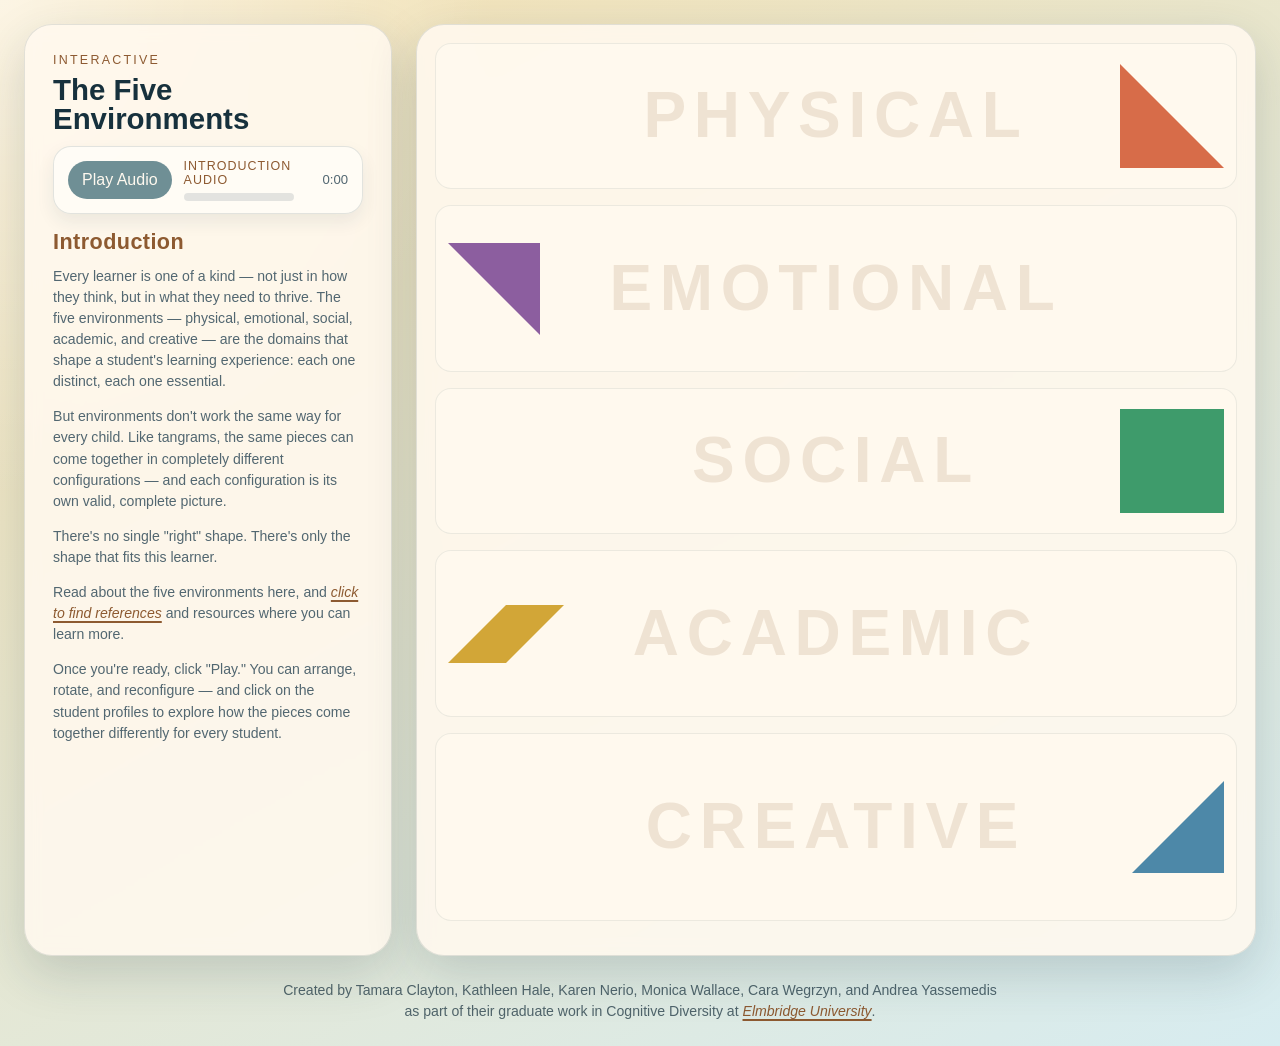
==== commit 4523a514: "Polish credits and overview layout" ====
--- a/index2.html
+++ b/index2.html
@@ -313,6 +313,26 @@
 
     .index2-page .read-detail-list li.is-revealed .read-env-watermark {
       opacity: 0;
+    }
+
+    .index2-page #read-env-physical.is-visited .read-env-watermark {
+      color: rgba(215, 108, 73, 0.34);
+    }
+
+    .index2-page #read-env-emotional.is-visited .read-env-watermark {
+      color: rgba(140, 94, 159, 0.34);
+    }
+
+    .index2-page #read-env-social.is-visited .read-env-watermark {
+      color: rgba(62, 155, 107, 0.34);
+    }
+
+    .index2-page #read-env-academic.is-visited .read-env-watermark {
+      color: rgba(210, 166, 55, 0.34);
+    }
+
+    .index2-page #read-env-creative.is-visited .read-env-watermark {
+      color: rgba(77, 136, 168, 0.34);
     }
 
     .index2-page .read-detail-list li:hover {
@@ -457,11 +477,26 @@
       padding-top: 8px;
       display: flex;
       justify-content: center;
+      gap: 12px;
     }
 
     .index2-page .play-now-button {
       min-width: 160px;
       background: #8c5e9f;
+    }
+
+    .index2-page .see-more-button {
+      min-width: 160px;
+      border: 0;
+      border-radius: 999px;
+      padding: 12px 18px;
+      background: #d2a637;
+      color: #fff9ef;
+      cursor: pointer;
+      box-shadow: 0 10px 20px rgba(23, 49, 61, 0.18);
+      text-decoration: none;
+      text-align: center;
+      font: inherit;
     }
 
     .index2-page .post-solve-chart-link {
@@ -551,7 +586,7 @@
           There's no single "right" shape. There's only the shape that fits this learner.
         </p>
         <p>
-          Read about the five environments here, and <a id="intro-references-link" class="intro-link" href="details/references.html" target="_blank" rel="noreferrer noopener">click to find references</a> and resources where you can learn more.
+          Read about the five environments here, and <a id="intro-references-link" class="intro-link" href="details/overview.html#references-heading" target="_blank" rel="noreferrer noopener">click to find references</a> and resources where you can learn more.
         </p>
         <p>
           Once you're ready, click "Play." You can arrange, rotate, and reconfigure &mdash; and click on the student profiles to explore how the pieces come together differently for every student.
@@ -615,7 +650,8 @@
           </li>
         </ul>
         <div id="play-now-wrap" class="play-now-wrap hidden">
-          <button id="play-now-button" class="solve-button play-now-button" type="button">Play Now</button>
+          <a class="see-more-button" href="details/overview.html" target="_blank" rel="noreferrer noopener">Read</a>
+          <button id="play-now-button" class="solve-button play-now-button" type="button">Experience</button>
         </div>
       </div>
 
@@ -637,7 +673,7 @@
           </div>
         </div>
         <p id="post-solve-chart-link" class="post-solve-chart-link hidden">
-          <a href="details/overview.html" target="_blank" rel="noreferrer noopener">Click here for a chart summarizing these ideas about how the 5 environments can work to help each of these students thrive.</a>
+          <a href="details/overview.html#finding-what-fits" target="_blank" rel="noreferrer noopener">Click here for a chart summarizing these ideas about how the 5 environments can work to help each of these students thrive.</a>
         </p>
 
       <div id="board" class="board" aria-label="Tangram coverage board">
@@ -656,7 +692,7 @@
   </main>
 
   <footer class="main-credits">
-    <p>Created by Tamara Clayton, Kathleen Hale, Karen Nerio, Monica Wallace, Cara Wegrzyn, and Andrea Yassemedis as part of their graduate work in Cognitive Diversity at Elmbridge University.</p>
+    <p>Created by Tamara Clayton, Kathleen Hale, Karen Nerio, Monica Wallace, Cara Wegrzyn, and Andrea Yassemedis<br>as part of their graduate work in Cognitive Diversity at <a class="intro-link" href="https://elmbridge.edu/" target="_blank" rel="noreferrer noopener">Elmbridge University</a>.</p>
   </footer>
 
   <div id="info-modal" class="modal hidden" role="dialog" aria-modal="true" aria-labelledby="modal-title">
@@ -997,6 +1033,7 @@
     let hintStateBeforeSolve = false;
     let hasSolvedAnyStudent = false;
     const openedReadEnvironments = new Set();
+    let activeReadEnvironment = "";
     const defaultPageTitle = pageTitle.textContent;
     const defaultSidebarTitle = sidebarSubheading.textContent;
     const defaultSidebarHtml = sidebarCopy.innerHTML;
@@ -1709,6 +1746,13 @@
       updatePostSolveChartLink();
       forceCloseModal();
       resetSidebarContent();
+      activeReadEnvironment = "";
+      readEnvToggles.forEach((toggle) => {
+        setReadEnvironmentState(toggle, {
+          active: false,
+          visited: openedReadEnvironments.has(toggle.dataset.readEnv)
+        });
+      });
     }
 
     function enterPlayMode() {
@@ -1732,6 +1776,19 @@
       playNowWrap.classList.toggle("hidden", openedReadEnvironments.size < readEnvToggles.length);
     }
 
+    function setReadEnvironmentState(toggle, { active = false, visited = false } = {}) {
+      const parent = toggle.closest("li");
+      const copy = parent?.querySelector(".read-env-copy");
+      if (!parent || !copy) {
+        return;
+      }
+      copy.classList.toggle("hidden", !active);
+      toggle.setAttribute("aria-expanded", active ? "true" : "false");
+      toggle.classList.toggle("is-revealed", active);
+      parent.classList.toggle("is-revealed", active);
+      parent.classList.toggle("is-visited", visited && !active);
+    }
+
     function revealReadEnvironment(toggle) {
       const parent = toggle.closest("li");
       const copy = parent?.querySelector(".read-env-copy");
@@ -1739,12 +1796,20 @@
       if (!parent || !copy || !envKey) {
         return;
       }
+      if (activeReadEnvironment === envKey) {
+        return;
+      }
       playClickSound();
-      copy.classList.remove("hidden");
-      toggle.setAttribute("aria-expanded", "true");
-      toggle.classList.add("is-revealed");
-      parent.classList.add("is-revealed");
+      readEnvToggles.forEach((candidate) => {
+        const candidateKey = candidate.dataset.readEnv;
+        setReadEnvironmentState(candidate, {
+          active: candidateKey === envKey,
+          visited: openedReadEnvironments.has(candidateKey)
+        });
+      });
       openedReadEnvironments.add(envKey);
+      activeReadEnvironment = envKey;
+      setReadEnvironmentState(toggle, { active: true, visited: true });
       updateReadModeProgress();
     }
 
--- a/styles.css
+++ b/styles.css
@@ -29,8 +29,8 @@
 
 .main-credits p {
   margin: 0;
-  font-size: 0.72rem;
-  line-height: 1.35;
+  font-size: 0.88rem;
+  line-height: 1.5;
   color: rgba(23, 49, 61, 0.72);
   text-align: center;
 }
@@ -766,8 +766,11 @@
   margin: 0 0 20px;
 }
 
-.detail-page .detail-section-heading {
-  margin: 28px 0 16px;
+.detail-page .detail-section-heading,
+.detail-page .detail-references-heading {
+  margin: 40px 0 28px;
+  padding-top: 18px;
+  border-top: 1px solid rgba(23, 49, 61, 0.14);
   font-size: clamp(1.35rem, 2.3vw, 2rem);
   line-height: 1;
   font-weight: 700;
@@ -892,7 +895,7 @@
   flex-wrap: wrap;
   gap: 18px;
   align-items: flex-start;
-  margin-top: 28px;
+  margin-top: 0;
   margin-bottom: -1px;
 }
 
@@ -979,21 +982,29 @@
 }
 
 .detail-page .detail-references {
-  margin-top: 40px;
-  padding-top: 18px;
-  border-top: 1px solid rgba(23, 49, 61, 0.14);
+  margin-top: 0;
+  padding-top: 0;
+  border-top: 0;
 }
 
 .detail-page .detail-credits {
-  margin-top: 80px;
-  padding-top: 18px;
-  border-top: 1px solid rgba(23, 49, 61, 0.14);
+  margin-top: 0;
+  padding: 20px 22px;
+  border: 1px solid rgba(23, 49, 61, 0.12);
+  border-radius: 18px;
+  background: rgba(255, 253, 248, 0.82);
+  box-shadow: 0 10px 24px rgba(23, 49, 61, 0.08);
+}
+
+.detail-page .detail-credits .detail-copy:last-child {
+  margin-bottom: 0;
+  font-size: 0.92rem;
+  line-height: 1.55;
 }
 
 .detail-page .detail-references-heading {
-  margin-bottom: 10px;
   font-weight: 700;
-  text-align: center;
+  text-align: left;
 }
 
 .detail-page .detail-reference-list {
@@ -1008,16 +1019,15 @@
   margin-bottom: 12px;
 }
 
-.detail-page .detail-sound-credits .detail-references-heading,
 .detail-page .detail-sound-credits .detail-reference-list {
-  font-size: 0.58rem;
-  line-height: 1.25;
+  font-size: 0.88rem;
+  line-height: 1.5;
 }
 
 .detail-page .detail-sound-credits {
-  margin-top: 176px;
-  padding-top: 18px;
-  border-top: 1px solid rgba(23, 49, 61, 0.14);
+  margin-top: 0;
+  padding-top: 0;
+  border-top: 0;
 }
 
 @media (max-width: 960px) {
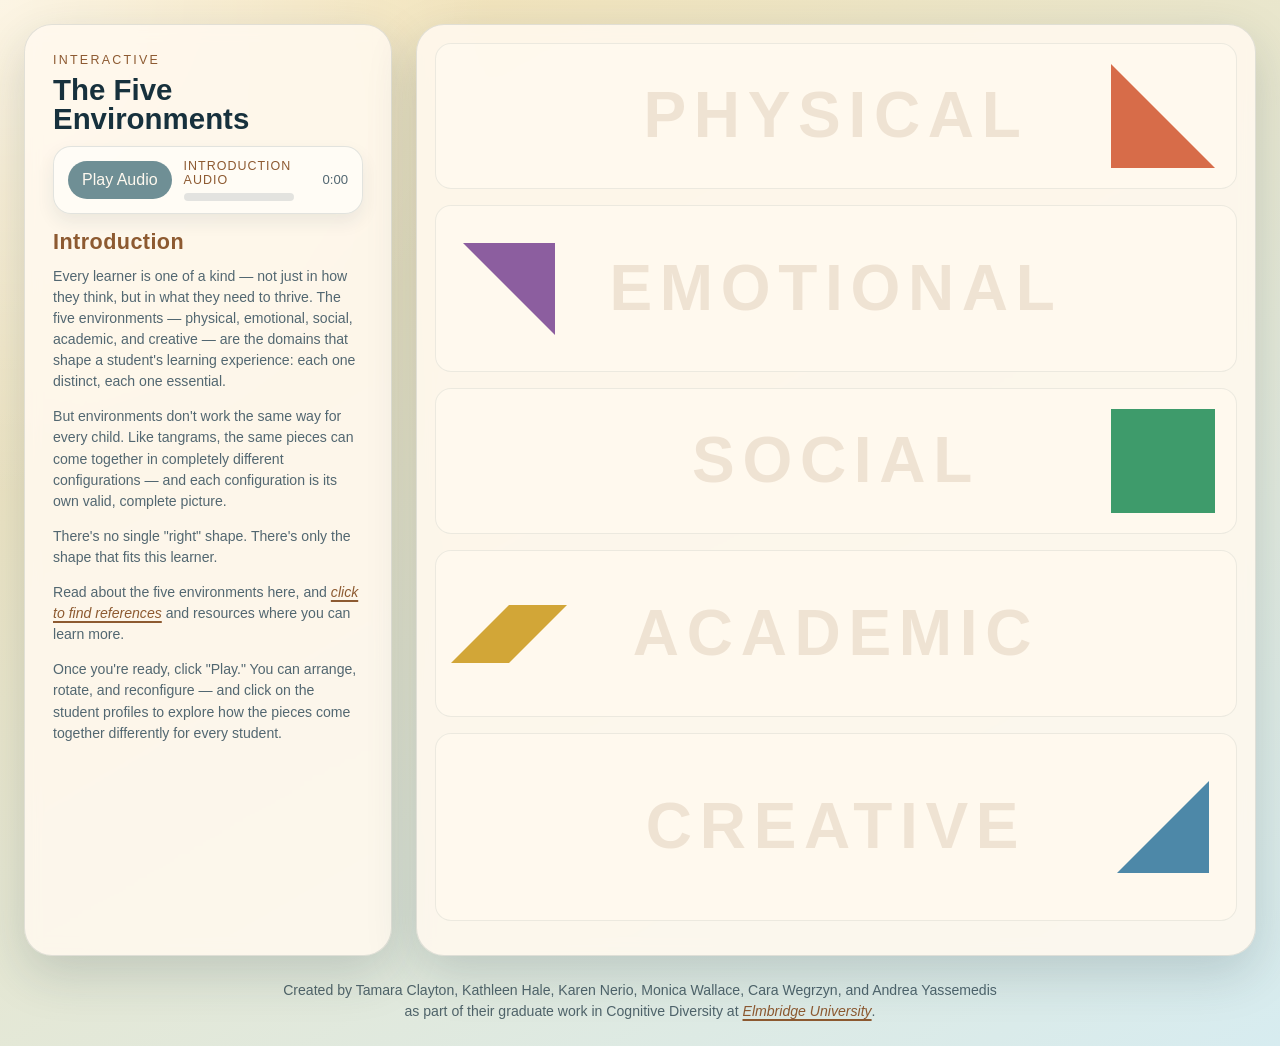
==== commit 528a5fc9: "Center read mode piece labels" ====
--- a/index2.html
+++ b/index2.html
@@ -344,6 +344,8 @@
     .index2-page .read-env-toggle {
       position: absolute;
       top: 50%;
+      display: grid;
+      place-items: center;
       border: 0;
       padding: 0;
       background: transparent;
@@ -379,6 +381,7 @@
       width: 104px;
       height: 104px;
       transition: transform 140ms ease, opacity 140ms ease;
+      margin: 0 auto;
     }
 
     .index2-page .read-env-art polygon {
@@ -390,11 +393,13 @@
       left: 50%;
       top: 50%;
       transform: translate(-50%, -50%);
-      width: min(82px, 72%);
+      width: calc(100% - 12px);
+      max-width: 82px;
       color: #fdfaf2;
       font-size: 1.15rem;
       font-weight: 700;
       line-height: 1.15;
+      text-transform: uppercase;
       text-align: center;
       -webkit-text-stroke: 1px var(--muted);
       text-shadow:
@@ -606,7 +611,7 @@
               </svg>
               <span class="read-env-piece-label">Physical</span>
             </button>
-            <p class="read-env-copy hidden"><strong>Physical</strong> &mdash; The physical environment is not just about comfort &mdash; it determines whether a student is spending energy regulating discomfort and stress, or is available to learn and grow. For twice-exceptional learners especially, the space should reduce sensory overload and distraction while still allowing for movement, flexibility, and access to materials that support exploration (Bridges 2e Center, 2019; Drexel University School of Education, n.d.; Willis, 2007; Horvath, 2021).</p>
+            <p class="read-env-copy hidden"><strong class="ideas-env-physical">PHYSICAL</strong> &mdash; The <strong class="ideas-env-physical">physical</strong> environment is not just about comfort &mdash; it determines whether a student is spending energy regulating discomfort and stress, or is available to learn and grow. For twice-exceptional learners especially, the space should reduce sensory overload and distraction while still allowing for movement, flexibility, and access to materials that support exploration (Bridges 2e Center, 2019; Drexel University School of Education, n.d.; Willis, 2007; Horvath, 2021).</p>
           </li>
           <li id="read-env-emotional">
             <span class="read-env-watermark">Emotional</span>
@@ -616,7 +621,7 @@
               </svg>
               <span class="read-env-piece-label">Emotional</span>
             </button>
-            <p class="read-env-copy hidden"><strong>Emotional</strong> &mdash; Belonging and acceptance are not peripheral to learning &mdash; they are central to it. When emotional needs go unmet, students shift toward avoidance or seeking validation rather than engaging in growth. Stress, anxiety, and fear of embarrassment interfere directly with cognition, attention, and memory, while low-stakes, supportive environments do the opposite. Students need a place where risk-taking is welcomed, not penalized (Willis, 2007; Amabile, 1998; Drexel University School of Education, n.d.; Bridges 2e Center, 2019; Anchor, 2011).</p>
+            <p class="read-env-copy hidden"><strong class="ideas-env-emotional">EMOTIONAL</strong> &mdash; Belonging and acceptance are not peripheral to learning &mdash; they are central to it. When <strong class="ideas-env-emotional">emotional</strong> needs go unmet, students shift toward avoidance or seeking validation rather than engaging in growth. Stress, anxiety, and fear of embarrassment interfere directly with cognition, attention, and memory, while low-stakes, supportive environments do the opposite. Students need a place where risk-taking is welcomed, not penalized (Willis, 2007; Amabile, 1998; Drexel University School of Education, n.d.; Bridges 2e Center, 2019; Anchor, 2011).</p>
           </li>
           <li id="read-env-social">
             <span class="read-env-watermark">Social</span>
@@ -626,7 +631,7 @@
               </svg>
               <span class="read-env-piece-label">Social</span>
             </button>
-            <p class="read-env-copy hidden"><strong>Social</strong> &mdash; Belonging affects not only how students feel, but whether they invest effort and grow toward self-actualization. The social environment should support relationship-building, reduce isolation, and make neurodiversity an asset rather than a liability &mdash; through collaborative structures, interest-based groupings, and awareness of the impact of asynchronous development (Bridges 2e Center, 2019; Drexel University School of Education, n.d.; Amabile, 1998; Nesterak, 2020).</p>
+            <p class="read-env-copy hidden"><strong class="ideas-env-social">SOCIAL</strong> &mdash; Belonging affects not only how students feel, but whether they invest effort and grow toward self-actualization. The <strong class="ideas-env-social">social</strong> environment should support relationship-building, reduce isolation, and make neurodiversity an asset rather than a liability &mdash; through collaborative structures, interest-based groupings, and awareness of the impact of asynchronous development (Bridges 2e Center, 2019; Drexel University School of Education, n.d.; Amabile, 1998; Nesterak, 2020).</p>
           </li>
           <li id="read-env-academic">
             <span class="read-env-watermark">Academic</span>
@@ -636,7 +641,7 @@
               </svg>
               <span class="read-env-piece-label">Academic</span>
             </button>
-            <p class="read-env-copy hidden"><strong>Academic</strong> &mdash; The intellectual environment determines whether learners encounter meaningful challenge and experience themselves as capable. Students learn best when instruction is relevant, curiosity-driven, and able to get through emotional and attentional filters &mdash; supported through open-ended assignments, alternatives to rote memorization, dual differentiation, and opportunities to solve problems in more than one way (Willis, 2007; Bridges 2e Center, 2019; Drexel University School of Education, n.d.; Horvath, 2021).</p>
+            <p class="read-env-copy hidden"><strong class="ideas-env-academic">ACADEMIC</strong> &mdash; The <strong class="ideas-env-academic">academic</strong> environment determines whether learners encounter meaningful challenge and experience themselves as capable. Students learn best when instruction is relevant, curiosity-driven, and able to get through emotional and attentional filters &mdash; supported through open-ended assignments, alternatives to rote memorization, dual differentiation, and opportunities to solve problems in more than one way (Willis, 2007; Bridges 2e Center, 2019; Drexel University School of Education, n.d.; Horvath, 2021).</p>
           </li>
           <li id="read-env-creative">
             <span class="read-env-watermark">Creative</span>
@@ -646,7 +651,7 @@
               </svg>
               <span class="read-env-piece-label">Creative</span>
             </button>
-            <p class="read-env-copy hidden"><strong>Creative</strong> &mdash; Expressing learning &mdash; not just acquiring knowledge &mdash; is necessary for growth. The creative environment should not be ornamental; it must make genuine room for unusual strengths, deep interests, original methods, and multiple forms of expression. This means focusing on process over product, protecting space for awe and exploration, and resisting the conditions known to suppress creativity: controlling structures, overly critical evaluation, and pressure toward a single right answer (Amabile, 1998; Robinson, 2006; Bridges 2e Center, 2019; Drexel University School of Education, n.d.; Willis, 2007).</p>
+            <p class="read-env-copy hidden"><strong class="ideas-env-creative">CREATIVE</strong> &mdash; Expressing learning &mdash; not just acquiring knowledge &mdash; is necessary for growth. The <strong class="ideas-env-creative">creative</strong> environment should not be ornamental; it must make genuine room for unusual strengths, deep interests, original methods, and multiple forms of expression. This means focusing on process over product, protecting space for awe and exploration, and resisting the conditions known to suppress creativity: controlling structures, overly critical evaluation, and pressure toward a single right answer (Amabile, 1998; Robinson, 2006; Bridges 2e Center, 2019; Drexel University School of Education, n.d.; Willis, 2007).</p>
           </li>
         </ul>
         <div id="play-now-wrap" class="play-now-wrap hidden">
